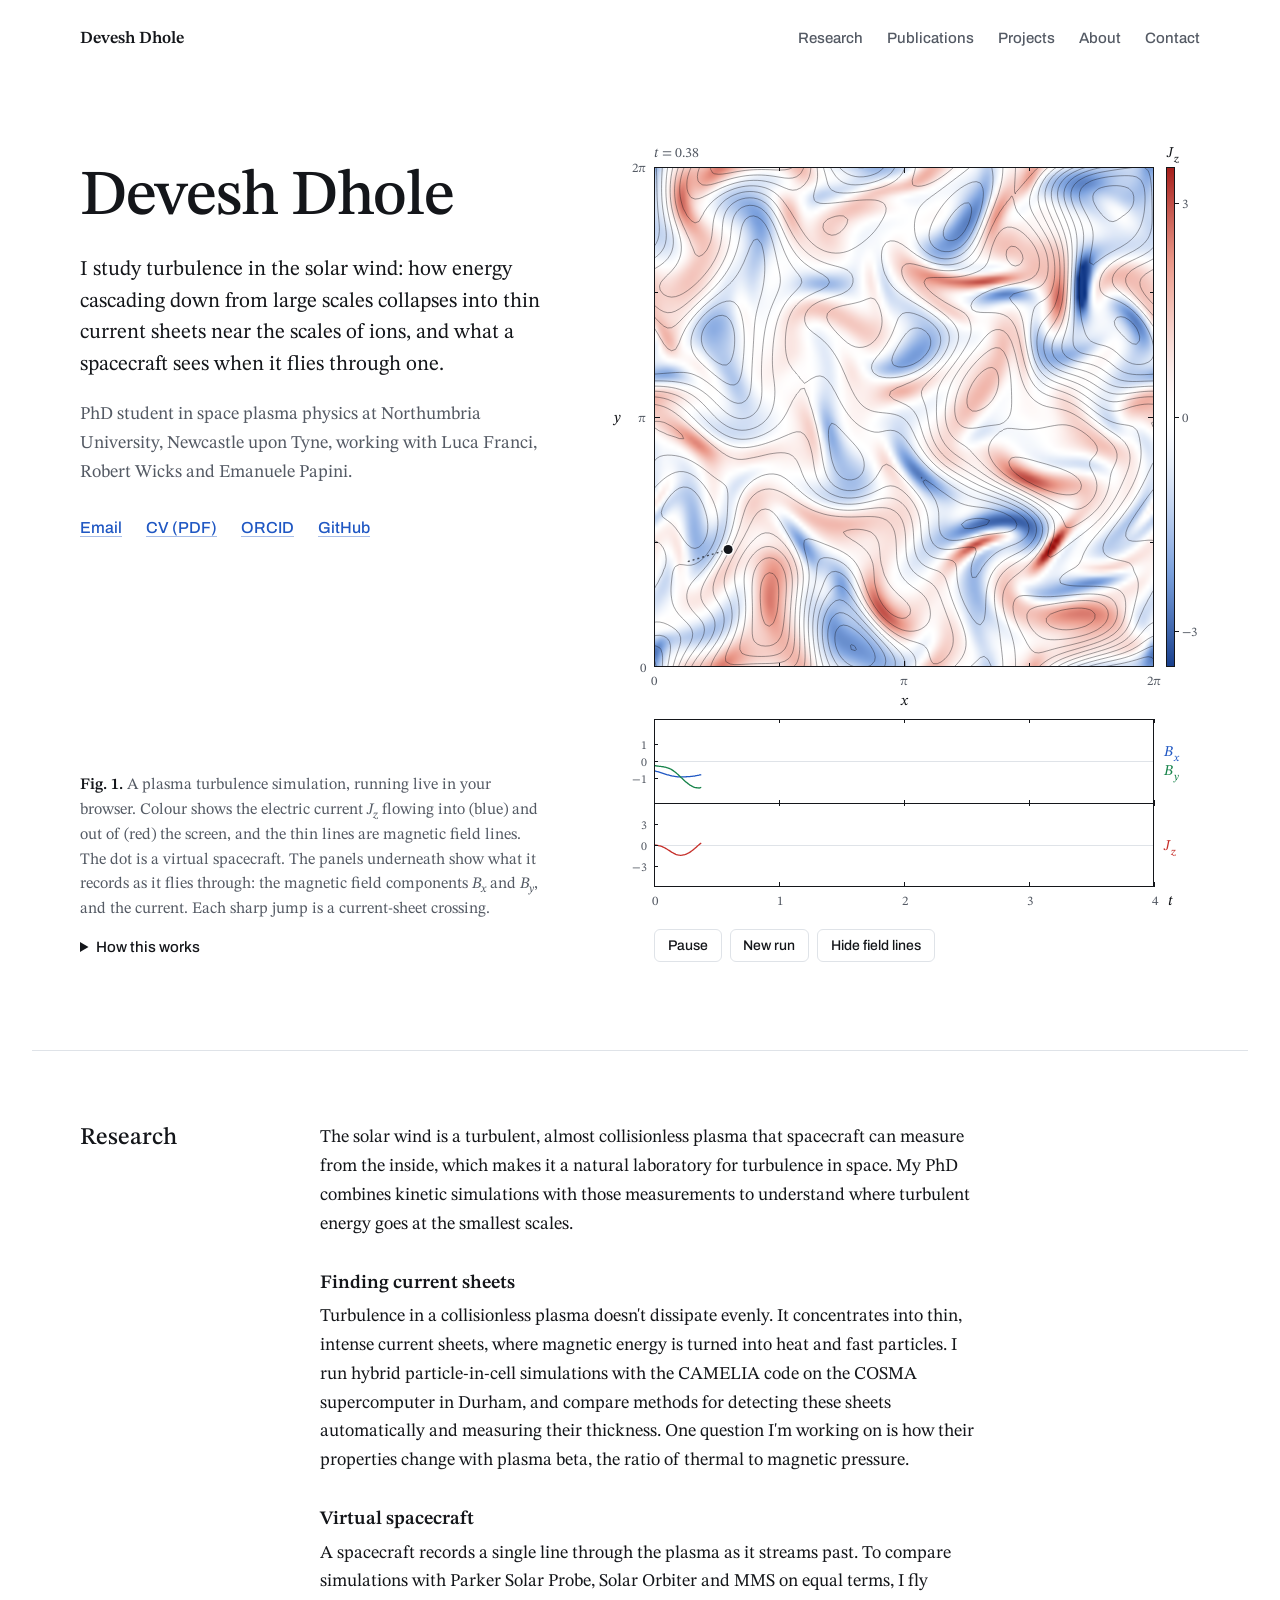
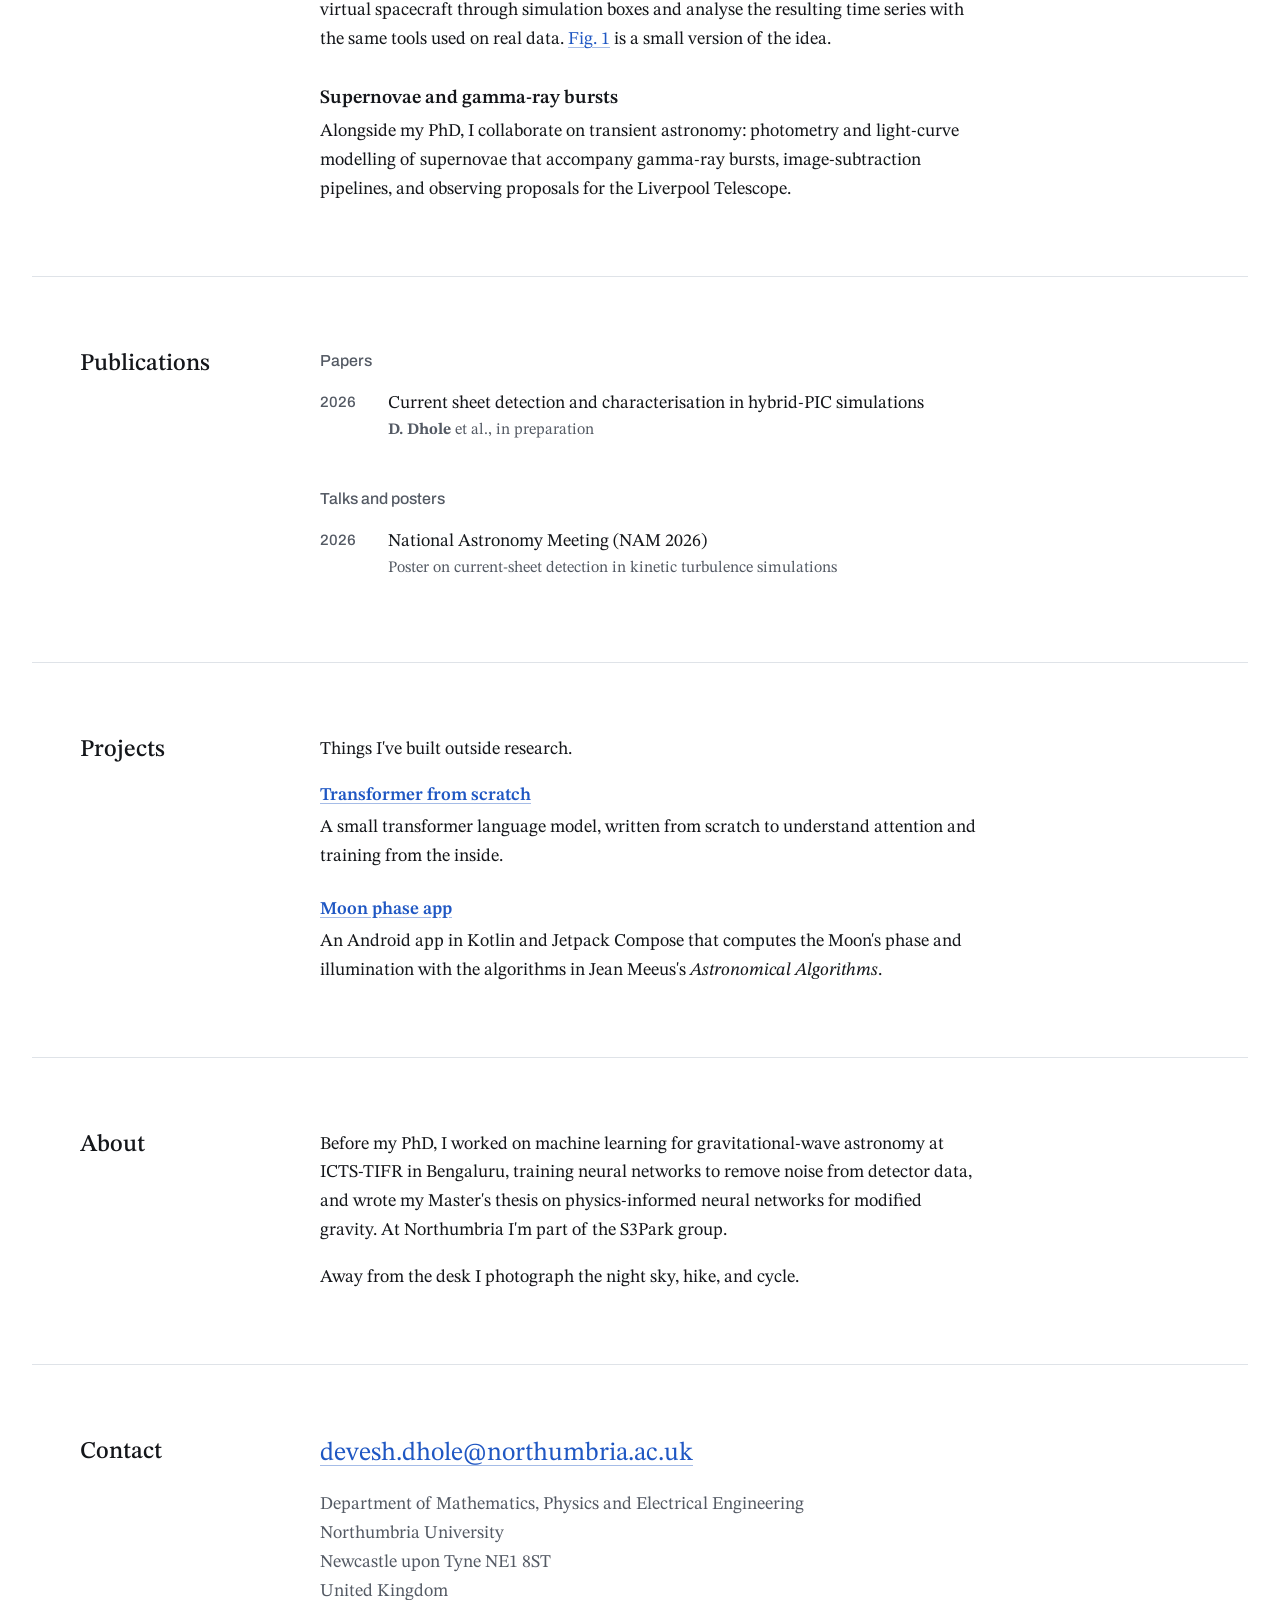
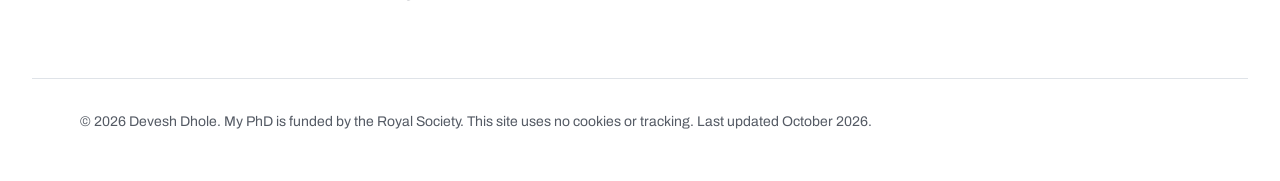
==== index.html @ e9784b87 "Add files via upload" ====
<!doctype html>
<html lang="en-GB">
<head>
<meta charset="utf-8">
<meta name="viewport" content="width=device-width, initial-scale=1">
<title>Devesh Dhole · Space plasma physics, Northumbria University</title>
<meta name="description" content="Devesh Dhole is a PhD student at Northumbria University studying kinetic plasma turbulence and current sheets in the solar wind with hybrid particle-in-cell simulations and spacecraft data.">
<meta name="author" content="Devesh Dhole">
<meta property="og:type" content="website">
<meta property="og:title" content="Devesh Dhole, space plasma physics">
<meta property="og:description" content="Turbulence, current sheets and virtual spacecraft in the solar wind.">
<meta name="theme-color" content="#ffffff" media="(prefers-color-scheme: light)">
<meta name="theme-color" content="#0c1220" media="(prefers-color-scheme: dark)">
<link rel="icon" href="data:image/svg+xml,%3Csvg xmlns='http://www.w3.org/2000/svg' viewBox='0 0 32 32'%3E%3Crect width='32' height='32' rx='7' fill='%230c1220'/%3E%3Cpath d='M5 25C12 21 15 12 27 8' stroke='%23ff7262' stroke-width='3.5' fill='none' stroke-linecap='round'/%3E%3Cpath d='M5 14C9 12 11 8 15 6' stroke='%237fa9ff' stroke-width='3' fill='none' stroke-linecap='round'/%3E%3C/svg%3E">
<link rel="preconnect" href="https://fonts.googleapis.com">
<link rel="preconnect" href="https://fonts.gstatic.com" crossorigin>
<link rel="stylesheet" href="https://fonts.googleapis.com/css2?family=Archivo:wght@400;500;600&family=STIX+Two+Text:ital,wght@0,400;0,500;0,600;1,400;1,500&display=swap">
<style>
  :root {
    --paper: #ffffff;
    --ink: #14161a;
    --slate: #545a64;
    --rule: #dfe3e8;
    --blue: #1f57c3;
    --green: #17834a;
    --red: #c62f2a;
    /* diverging map for the current density, negative to positive */
    --cm-n2: #173e8c; --cm-n1: #7ea3df; --cm-0: #ffffff; --cm-p1: #eb9a8b; --cm-p2: #a51e1a;
    --fieldline: rgba(20, 22, 26, 0.5);
    --serif: "STIX Two Text", "STIX Two", "Times New Roman", Times, serif;
    --sans: "Archivo", "Helvetica Neue", Arial, sans-serif;
    color-scheme: light;
  }
  @media (prefers-color-scheme: dark) {
    :root {
      --paper: #0c1220;
      --ink: #e7eaf0;
      --slate: #9ba3b4;
      --rule: #253045;
      --blue: #7fa9ff;
      --green: #5dca8e;
      --red: #ff7262;
      --cm-n2: #b3cdff; --cm-n1: #27457f; --cm-0: #0c1220; --cm-p1: #803129; --cm-p2: #ffb09f;
      --fieldline: rgba(231, 234, 240, 0.34);
      color-scheme: dark;
    }
  }

  *, *::before, *::after { box-sizing: border-box; }
  html { -webkit-text-size-adjust: 100%; text-size-adjust: 100%; }
  @media (prefers-reduced-motion: no-preference) { html { scroll-behavior: smooth; } }
  body {
    margin: 0;
    background: var(--paper);
    color: var(--ink);
    font: 400 1.125rem/1.6 var(--serif);
    font-kerning: normal;
    -webkit-font-smoothing: antialiased;
  }
  p { margin: 0 0 1em; }
  a {
    color: var(--blue);
    text-decoration-line: underline;
    text-decoration-thickness: 1px;
    text-underline-offset: 0.18em;
    text-decoration-color: color-mix(in srgb, currentColor 40%, transparent);
  }
  a:hover { text-decoration-color: currentColor; }
  :focus-visible { outline: 2px solid var(--blue); outline-offset: 3px; border-radius: 2px; }
  sub { font-size: 0.72em; line-height: 0; }

  .skip { position: absolute; left: -10000px; top: 0; }
  .skip:focus { left: 1rem; top: 1rem; z-index: 10; background: var(--paper); padding: 0.5rem 0.75rem; font-family: var(--sans); }

  .wrap { width: 100%; max-width: 76rem; margin-inline: auto; padding-inline: clamp(1.25rem, 4vw, 3rem); }

  /* header */
  .site-header {
    display: flex; flex-wrap: wrap; align-items: baseline; justify-content: space-between;
    gap: 0.5rem 2rem; padding-block: 1.5rem;
  }
  .site-name { font: 600 1.0625rem/1.3 var(--serif); color: var(--ink); text-decoration: none; }
  .site-nav ul { list-style: none; margin: 0; padding: 0; display: flex; flex-wrap: wrap; gap: 0.25rem 1.5rem; }
  .site-nav a { font: 500 0.9375rem/1.5 var(--sans); color: var(--slate); text-decoration: none; }
  .site-nav a:hover { color: var(--ink); text-decoration: underline; text-decoration-color: currentColor; }
  @media (max-width: 40rem) {
    .site-header { flex-direction: column; align-items: stretch; }
    .site-nav ul { justify-content: space-between; column-gap: 0.75rem; }
    .site-nav a { font-size: clamp(0.8125rem, 3.6vw, 0.9375rem); }
  }

  /* hero: introduction, live figure, and its caption */
  .hero { display: grid; gap: 2rem; padding-block: clamp(1.5rem, 5vw, 4rem) clamp(3rem, 7vw, 5.5rem); }
  h1 {
    font: 500 clamp(2.5rem, 5vw, 4rem)/1.02 var(--serif);
    letter-spacing: -0.02em;
    margin: 0 0 1.5rem;
  }
  .lead { font-size: clamp(1.1875rem, 1.7vw, 1.3125rem); line-height: 1.5; max-width: 32em; margin-bottom: 1.25rem; }
  .affil { color: var(--slate); max-width: 34em; margin-bottom: 1.75rem; }
  .links { list-style: none; margin: 0; padding: 0; display: flex; flex-wrap: wrap; gap: 0.5rem 1.5rem; }
  .links a { font: 500 1rem/1.5 var(--sans); }

  .fig { margin: 0; width: 100%; max-width: 37rem; }
  .fig-plot { width: 100%; }
  .fig-plot canvas { display: block; width: 100%; transition: opacity 0.35s ease; }
  .fig-controls { display: flex; flex-wrap: wrap; gap: 0.5rem; margin-top: 0.5rem; padding-left: 46px; }
  .fig-controls button {
    font: 500 0.875rem/1 var(--sans); color: var(--ink);
    background: transparent; border: 1px solid var(--rule); border-radius: 6px;
    padding: 0.55rem 0.8rem; cursor: pointer;
  }
  .fig-controls button:hover { border-color: var(--slate); }
  .fig-caption { font-size: 1rem; line-height: 1.55; color: var(--slate); max-width: 33em; }
  .fig-caption p { margin: 0; }
  .fig-label { font-weight: 600; color: var(--ink); }
  .fig-caption details { margin-top: 0.875rem; }
  .fig-caption summary { cursor: pointer; font: 500 0.9375rem/1.5 var(--sans); color: var(--ink); width: fit-content; }
  .fig-caption details p { margin-top: 0.75rem; }
  .eq { color: var(--ink); font-size: 1.0625rem; line-height: 1.9; padding-left: 1.25rem; }

  @media (min-width: 64rem) {
    .hero {
      grid-template-columns: minmax(0, 5fr) minmax(0, 6.4fr);
      grid-template-rows: auto 1fr;
      column-gap: clamp(2.5rem, 5vw, 5rem);
      row-gap: 2rem;
    }
    .intro { grid-column: 1; grid-row: 1; padding-top: 1.5rem; }
    .fig { grid-column: 2; grid-row: 1 / span 2; justify-self: end; }
    .fig-caption { grid-column: 1; grid-row: 2; align-self: end; padding-bottom: 0.25rem; }
  }

  /* sections */
  .section {
    display: grid; gap: 1rem 3rem;
    padding-block: clamp(2.5rem, 6vw, 4.5rem);
    border-top: 1px solid var(--rule);
  }
  @media (min-width: 56rem) { .section { grid-template-columns: 12rem minmax(0, 1fr); } }
  .section h2 { font: 500 1.5rem/1.3 var(--serif); margin: 0; }
  .section-body { max-width: 41rem; }
  .section-body > :last-child { margin-bottom: 0; }
  .topic { margin-top: 2rem; }
  .topic h3 { font: 600 1.1875rem/1.35 var(--serif); margin: 0 0 0.375rem; }
  .topic p { margin: 0; }

  .list-head { font: 500 1rem/1.5 var(--sans); color: var(--slate); margin: 2.25rem 0 0.5rem; }
  .list-head:first-child { margin-top: 0; }
  .entries { list-style: none; margin: 0; padding: 0; }
  .entry { display: grid; grid-template-columns: 3.25rem minmax(0, 1fr); gap: 1rem; padding-block: 0.5rem; }
  .entry-year { font: 500 0.9375rem/1.75 var(--sans); color: var(--slate); font-variant-numeric: tabular-nums; }
  .entry p { margin: 0; }
  .entry-meta { color: var(--slate); font-size: 1rem; }

  .projects { margin: 0; }
  .projects div + div { margin-top: 1.5rem; }
  .projects dt { font-weight: 600; }
  .projects dd { margin: 0.2rem 0 0; }

  .email { font-size: clamp(1.25rem, 2.6vw, 1.625rem); line-height: 1.3; margin-bottom: 1.25rem; overflow-wrap: anywhere; }
  address { font-style: normal; color: var(--slate); }

  .site-footer {
    border-top: 1px solid var(--rule);
    padding-block: 2rem 3rem;
    font: 400 0.875rem/1.6 var(--sans); color: var(--slate);
  }
  .site-footer p { margin: 0; max-width: 60em; }

  @media print {
    .site-nav, .fig-controls, .fig-caption details { display: none; }
    a { color: inherit; }
  }
</style>
</head>
<body>
<a class="skip" href="#main">Skip to content</a>

<header class="site-header wrap">
  <a class="site-name" href="#top" id="top">Devesh Dhole</a>
  <nav class="site-nav" aria-label="Sections">
    <ul>
      <li><a href="#research">Research</a></li>
      <li><a href="#publications">Publications</a></li>
      <li><a href="#projects">Projects</a></li>
      <li><a href="#about">About</a></li>
      <li><a href="#contact">Contact</a></li>
    </ul>
  </nav>
</header>

<main id="main">

  <section class="hero wrap" aria-labelledby="name">
    <div class="intro">
      <h1 id="name">Devesh Dhole</h1>
      <p class="lead">I study turbulence in the solar wind: how energy cascading down from large scales collapses into thin current sheets near the scales of ions, and what a spacecraft sees when it flies through one.</p>
      <p class="affil">PhD student in space plasma physics at Northumbria University, Newcastle upon Tyne, working with Luca Franci, Robert Wicks and Emanuele Papini.</p>
      <!-- EDIT: replace the email if needed, add cv.pdf next to this file, and replace the "#" links with your profiles -->
      <ul class="links">
        <li><a href="mailto:devesh.dhole@northumbria.ac.uk">Email</a></li>
        <li><a href="cv.pdf">CV (PDF)</a></li>
        <li><a href="#">ORCID</a></li>
        <li><a href="#">GitHub</a></li>
      </ul>
    </div>

    <figure class="fig" id="fig1" aria-labelledby="fig1-caption">
      <div class="fig-plot">
        <canvas id="fig1-canvas" role="img" aria-label="Animated simulation of two-dimensional plasma turbulence. Thin red and blue filaments of electric current form between swirling magnetic islands, while a dot representing a spacecraft crosses the box and its measurements scroll past in two panels below the map.">Your browser can't display this animation.</canvas>
      </div>
      <div class="fig-controls">
        <button type="button" id="fig1-play">Pause</button>
        <button type="button" id="fig1-new">New run</button>
        <button type="button" id="fig1-lines">Hide field lines</button>
      </div>
    </figure>

    <div class="fig-caption" id="fig1-caption">
      <p><span class="fig-label">Fig. 1.</span> A plasma turbulence simulation, running live in your browser. Colour shows the electric current <i>J<sub>z</sub></i> flowing into (blue) and out of (red) the screen, and the thin lines are magnetic field lines. The dot is a virtual spacecraft. The panels underneath show what it records as it flies through: the magnetic field components <i>B<sub>x</sub></i> and <i>B<sub>y</sub></i>, and the current. Each sharp jump is a current-sheet crossing.</p>
      <details>
        <summary>How this works</summary>
        <p>It solves the equations of two-dimensional incompressible magnetohydrodynamics on a 128 × 128 periodic grid with a pseudo-spectral method:</p>
        <p class="eq">∂<sub><i>t</i></sub><i>ψ</i> + <b>u</b>·∇<i>ψ</i> = <i>η</i>∇²<i>ψ</i><br>∂<sub><i>t</i></sub><i>ω</i> + <b>u</b>·∇<i>ω</i> = <b>B</b>·∇<i>J</i> + <i>ν</i>∇²<i>ω</i></p>
        <p>Here <i>ψ</i> is the magnetic flux function, so field lines are its contours; <i>ω</i> is the vorticity and <i>J</i> = −∇²<i>ψ</i> the current. Colours and traces are scaled by their root-mean-square values. Magnetohydrodynamics treats the plasma as a single fluid, so it misses the ion-scale physics that hybrid particle-in-cell simulations capture, but its current sheets form for the same basic reason: turbulent flows push magnetic field lines together.</p>
      </details>
    </div>
  </section>

  <section class="section wrap" id="research" aria-labelledby="research-h">
    <h2 id="research-h">Research</h2>
    <div class="section-body">
      <p>The solar wind is a turbulent, almost collisionless plasma that spacecraft can measure from the inside, which makes it a natural laboratory for turbulence in space. My PhD combines kinetic simulations with those measurements to understand where turbulent energy goes at the smallest scales.</p>
      <article class="topic">
        <h3>Finding current sheets</h3>
        <p>Turbulence in a collisionless plasma doesn't dissipate evenly. It concentrates into thin, intense current sheets, where magnetic energy is turned into heat and fast particles. I run hybrid particle-in-cell simulations with the CAMELIA code on the COSMA supercomputer in Durham, and compare methods for detecting these sheets automatically and measuring their thickness. One question I'm working on is how their properties change with plasma beta, the ratio of thermal to magnetic pressure.</p>
      </article>
      <article class="topic">
        <h3>Virtual spacecraft</h3>
        <p>A spacecraft records a single line through the plasma as it streams past. To compare simulations with Parker Solar Probe, Solar Orbiter and MMS on equal terms, I fly virtual spacecraft through simulation boxes and analyse the resulting time series with the same tools used on real data. <a href="#fig1">Fig. 1</a> is a small version of the idea.</p>
      </article>
      <article class="topic">
        <h3>Supernovae and gamma-ray bursts</h3>
        <p>Alongside my PhD, I collaborate on transient astronomy: photometry and light-curve modelling of supernovae that accompany gamma-ray bursts, image-subtraction pipelines, and observing proposals for the Liverpool Telescope.</p>
      </article>
    </div>
  </section>

  <section class="section wrap" id="publications" aria-labelledby="publications-h">
    <h2 id="publications-h">Publications</h2>
    <div class="section-body">
      <h3 class="list-head">Papers</h3>
      <ol class="entries">
        <!-- EDIT: add papers newest first; copy this <li> block for each one -->
        <li class="entry">
          <span class="entry-year">2026</span>
          <div>
            <p>Current sheet detection and characterisation in hybrid-PIC simulations</p>
            <p class="entry-meta"><b>D. Dhole</b> et al., in preparation</p>
          </div>
        </li>
      </ol>
      <h3 class="list-head">Talks and posters</h3>
      <ol class="entries">
        <!-- EDIT: e.g. the Arcetri workshop in November, once confirmed -->
        <li class="entry">
          <span class="entry-year">2026</span>
          <div>
            <p>National Astronomy Meeting (NAM 2026)</p>
            <p class="entry-meta">Poster on current-sheet detection in kinetic turbulence simulations</p>
          </div>
        </li>
      </ol>
    </div>
  </section>

  <section class="section wrap" id="projects" aria-labelledby="projects-h">
    <h2 id="projects-h">Projects</h2>
    <div class="section-body">
      <p>Things I've built outside research.</p>
      <dl class="projects">
        <!-- EDIT: point these links at the repositories -->
        <div>
          <dt><a href="#">Transformer from scratch</a></dt>
          <dd>A small transformer language model, written from scratch to understand attention and training from the inside.</dd>
        </div>
        <div>
          <dt><a href="#">Moon phase app</a></dt>
          <dd>An Android app in Kotlin and Jetpack Compose that computes the Moon's phase and illumination with the algorithms in Jean Meeus's <i>Astronomical Algorithms</i>.</dd>
        </div>
      </dl>
    </div>
  </section>

  <section class="section wrap" id="about" aria-labelledby="about-h">
    <h2 id="about-h">About</h2>
    <div class="section-body">
      <p>Before my PhD, I worked on machine learning for gravitational-wave astronomy at ICTS-TIFR in Bengaluru, training neural networks to remove noise from detector data, and wrote my Master's thesis on physics-informed neural networks for modified gravity. At Northumbria I'm part of the S3Park group.</p>
      <p>Away from the desk I photograph the night sky, hike, and cycle.</p>
    </div>
  </section>

  <section class="section wrap" id="contact" aria-labelledby="contact-h">
    <h2 id="contact-h">Contact</h2>
    <div class="section-body">
      <p class="email"><a href="mailto:devesh.dhole@northumbria.ac.uk">devesh.dhole@northumbria.ac.uk</a></p>
      <address>
        Department of Mathematics, Physics and Electrical Engineering<br>
        Northumbria University<br>
        Newcastle upon Tyne NE1 8ST<br>
        United Kingdom
      </address>
    </div>
  </section>

</main>

<footer class="site-footer wrap">
  <p>© 2026 Devesh Dhole. My PhD is funded by the Royal Society. This site uses no cookies or tracking. Last updated October 2026.</p>
</footer>

<script>
/* 2D incompressible MHD, pseudo-spectral, periodic box [0, 2π)².
   State: flux function ψ (B = ∇ψ × ẑ) and vorticity ω (u = ∇φ × ẑ, ω = −∇²φ).
     ∂ψ/∂t = −u·∇ψ + η∇²ψ
     ∂ω/∂t = −u·∇ω + B·∇J + ν∇²ω,   J = −∇²ψ
   2/3-rule dealiasing, integrating-factor Adams–Bashforth 2 time stepping. */
function createFFT(n) {
  const levels = Math.round(Math.log2(n));
  const rev = new Uint16Array(n);
  for (let i = 0; i < n; i++) {
    let r = 0;
    for (let b = 0; b < levels; b++) r |= ((i >> b) & 1) << (levels - 1 - b);
    rev[i] = r;
  }
  const cs = new Float64Array(n / 2), sn = new Float64Array(n / 2);
  for (let i = 0; i < n / 2; i++) {
    cs[i] = Math.cos(2 * Math.PI * i / n);
    sn[i] = Math.sin(2 * Math.PI * i / n);
  }
  return function fft(re, im, inverse) {
    for (let i = 0; i < n; i++) {
      const j = rev[i];
      if (j > i) {
        let t = re[i]; re[i] = re[j]; re[j] = t;
        t = im[i]; im[i] = im[j]; im[j] = t;
      }
    }
    const sgn = inverse ? 1 : -1;
    for (let size = 2; size <= n; size <<= 1) {
      const half = size >> 1, step = n / size;
      for (let start = 0; start < n; start += size) {
        for (let k = 0; k < half; k++) {
          const wr = cs[k * step], wi = sgn * sn[k * step];
          const a = start + k, b = a + half;
          const xr = re[b] * wr - im[b] * wi;
          const xi = re[b] * wi + im[b] * wr;
          re[b] = re[a] - xr; im[b] = im[a] - xi;
          re[a] += xr; im[a] += xi;
        }
      }
    }
  };
}

function createMHD(N, opts) {
  const o = Object.assign({ nu: 1.5e-3, eta: 1.5e-3, nu4: 0, eta4: 0, dt: 0.005, k0: 2.5, u0: 0.6, b0: 0.6 }, opts || {});
  const NN = N * N, kc = Math.floor(N / 3), L = 2 * Math.PI, dx = L / N;
  const fft = createFFT(N);
  const tr = new Float64Array(N), ti = new Float64Array(N);
  const F = () => new Float64Array(NN);

  const KX = F(), KY = F(), K2 = F(), IK2 = F(), MASK = F();
  const NEG = new Int32Array(NN);
  const keptRows = [];
  for (let j = 0; j < N; j++) {
    const ky = j < N / 2 ? j : j - N;
    if (Math.abs(ky) <= kc) keptRows.push(j);
    for (let i = 0; i < N; i++) {
      const kx = i < N / 2 ? i : i - N, m = j * N + i;
      KX[m] = kx; KY[m] = ky; K2[m] = kx * kx + ky * ky;
      IK2[m] = K2[m] > 0 ? 1 / K2[m] : 0;
      MASK[m] = Math.abs(kx) <= kc && Math.abs(ky) <= kc && K2[m] > 0 ? 1 : 0;
      NEG[m] = ((N - j) % N) * N + ((N - i) % N);
    }
  }

  // 2D transforms. Rows with |ky| > kc are zero in spectral space, so they are skipped.
  function rowPass(re, im, inverse) {
    for (let r = 0; r < keptRows.length; r++) {
      const off = keptRows[r] * N;
      for (let i = 0; i < N; i++) { tr[i] = re[off + i]; ti[i] = im[off + i]; }
      fft(tr, ti, inverse);
      for (let i = 0; i < N; i++) { re[off + i] = tr[i]; im[off + i] = ti[i]; }
    }
  }
  function colPass(re, im, inverse) {
    for (let i = 0; i < N; i++) {
      for (let j = 0, m = i; j < N; j++, m += N) { tr[j] = re[m]; ti[j] = im[m]; }
      fft(tr, ti, inverse);
      for (let j = 0, m = i; j < N; j++, m += N) { re[m] = tr[j]; im[m] = ti[j]; }
    }
  }
  function toReal(re, im) {           // spectral -> real space (normalised)
    rowPass(re, im, true);
    colPass(re, im, true);
    const s = 1 / NN;
    for (let m = 0; m < NN; m++) { re[m] *= s; im[m] *= s; }
  }
  function toSpectral(re, im) {       // real -> spectral (rows beyond kc left stale; always masked)
    colPass(re, im, false);
    rowPass(re, im, false);
  }

  // state and work arrays
  const pr = F(), pi = F(), wr = F(), wi = F();
  let nA = [F(), F(), F(), F()], nB = [F(), F(), F(), F()];
  const aR = F(), aI = F(), bR = F(), bI = F(), cR = F(), cI = F(), dR = F(), dI = F(), eR = F(), eI = F(), gR = F(), gI = F();
  const EP = F(), EW = F();
  const sim = { N, dx, t: 0, steps: 0, seed: 0, opts: o,
    psix: aR, psiy: aI, ux: bR, uy: bI, J: gR, psi: gI, maxSpeed: 0 };

  function setFactors() {
    for (let m = 0; m < NN; m++) {
      const k2 = K2[m];
      EP[m] = Math.exp(-(o.eta * k2 + o.eta4 * k2 * k2) * o.dt);
      EW[m] = Math.exp(-(o.nu * k2 + o.nu4 * k2 * k2) * o.dt);
    }
  }

  // Nonlinear terms for the current state -> out = [Nψ re, Nψ im, Nω re, Nω im].
  // Leaves real-space ψx, ψy, ux, uy, J, ψ in the work arrays for drawing and sampling.
  function nonlinear(out) {
    for (let m = 0; m < NN; m++) {
      const kx = KX[m], ky = KY[m];
      const p_r = pr[m], p_i = pi[m], o_r = wr[m], o_i = wi[m];
      const f_r = o_r * IK2[m], f_i = o_i * IK2[m];
      const j_r = p_r * K2[m], j_i = p_i * K2[m];
      aR[m] = -kx * p_i - ky * p_r; aI[m] = kx * p_r - ky * p_i;   // ψx + iψy
      bR[m] = kx * f_r - ky * f_i;  bI[m] = ky * f_r + kx * f_i;   // ux + iuy
      cR[m] = -kx * o_i - ky * o_r; cI[m] = kx * o_r - ky * o_i;   // ωx + iωy
      dR[m] = -kx * j_i - ky * j_r; dI[m] = kx * j_r - ky * j_i;   // Jx + iJy
      gR[m] = j_r - p_i;            gI[m] = j_i + p_r;             // J + iψ
    }
    toReal(aR, aI); toReal(bR, bI); toReal(cR, cI); toReal(dR, dI); toReal(gR, gI);
    let vmax = 0;
    for (let m = 0; m < NN; m++) {
      const psx = aR[m], psy = aI[m], ux = bR[m], uy = bI[m];
      eR[m] = -(ux * psx + uy * psy);
      eI[m] = -(ux * cR[m] + uy * cI[m]) + (psy * dR[m] - psx * dI[m]);
      const v = Math.abs(ux) + Math.abs(uy) + Math.abs(psx) + Math.abs(psy);
      if (v > vmax) vmax = v;
    }
    sim.maxSpeed = vmax;
    toSpectral(eR, eI);
    const [Pr, Pi, Wr, Wi] = out;
    for (let m = 0; m < NN; m++) {
      if (MASK[m] === 0) { Pr[m] = Pi[m] = Wr[m] = Wi[m] = 0; continue; }
      const n = NEG[m], a = eR[m], b = eI[m], c = eR[n], d = eI[n];
      Pr[m] = 0.5 * (a + c); Pi[m] = 0.5 * (b - d);
      Wr[m] = 0.5 * (b + d); Wi[m] = 0.5 * (c - a);
    }
  }

  function mulberry32(a) {
    return function () {
      a |= 0; a = (a + 0x6D2B79F5) | 0;
      let t = Math.imul(a ^ (a >>> 15), 1 | a);
      t = (t + Math.imul(t ^ (t >>> 7), 61 | t)) ^ t;
      return ((t ^ (t >>> 14)) >>> 0) / 4294967296;
    };
  }

  // Random large-scale field with Gaussian spectral envelope, projected onto a real field.
  function randomField(rng, outR, outI) {
    const gauss = () => {
      let u = 0, v = 0;
      while (u === 0) u = rng();
      v = rng();
      return Math.sqrt(-2 * Math.log(u)) * Math.cos(2 * Math.PI * v);
    };
    for (let m = 0; m < NN; m++) {
      const k2 = K2[m];
      if (MASK[m] && k2 <= 36 * o.k0 * o.k0) {
        const amp = Math.exp(-k2 / (2 * o.k0 * o.k0));
        outR[m] = amp * gauss(); outI[m] = amp * gauss();
      } else { outR[m] = 0; outI[m] = 0; }
    }
    toReal(outR, outI);
    outI.fill(0);
    toSpectral(outR, outI);
    for (let m = 0; m < NN; m++) { outR[m] *= MASK[m]; outI[m] *= MASK[m]; }
  }

  function meanSquare(re, im, weight) {   // ⟨|∇f|²⟩-type sums via Parseval
    let s = 0;
    for (let m = 0; m < NN; m++) s += weight[m] * (re[m] * re[m] + im[m] * im[m]);
    return s / (NN * NN);
  }

  sim.energies = function () {
    const eb = meanSquare(pr, pi, K2);
    const eu = meanSquare(wr, wi, IK2);
    return { eb: 0.5 * eb, eu: 0.5 * eu, brms: Math.sqrt(eb), urms: Math.sqrt(eu) };
  };

  sim.reset = function (seed) {
    sim.seed = seed;
    const rng = mulberry32(seed * 2654435761 + 12345);
    randomField(rng, pr, pi);
    randomField(rng, wr, wi);   // this is φ̂ for now
    let sb = 0, su = 0;
    for (let m = 0; m < NN; m++) {
      sb += K2[m] * (pr[m] * pr[m] + pi[m] * pi[m]);
      su += K2[m] * (wr[m] * wr[m] + wi[m] * wi[m]);
    }
    const fb = o.b0 / Math.sqrt(sb / (NN * NN)), fu = o.u0 / Math.sqrt(su / (NN * NN));
    for (let m = 0; m < NN; m++) {
      pr[m] *= fb; pi[m] *= fb;
      wr[m] *= fu * K2[m]; wi[m] *= fu * K2[m];   // ω̂ = k² φ̂
    }
    sim.t = 0; sim.steps = 0;
    setFactors();
    nonlinear(nA);
  };

  // One IF-AB2 step. On entry nA holds N(state at t); work arrays hold real fields at t.
  sim.step = function () {
    const dt = o.dt, first = sim.steps === 0;
    const [Pr, Pi, Wr, Wi] = nA, [Pr0, Pi0, Wr0, Wi0] = nB;
    for (let m = 0; m < NN; m++) {
      const ep = EP[m], ew = EW[m];
      if (first) {
        pr[m] = ep * (pr[m] + dt * Pr[m]); pi[m] = ep * (pi[m] + dt * Pi[m]);
        wr[m] = ew * (wr[m] + dt * Wr[m]); wi[m] = ew * (wi[m] + dt * Wi[m]);
      } else {
        pr[m] = ep * (pr[m] + dt * (1.5 * Pr[m] - 0.5 * ep * Pr0[m]));
        pi[m] = ep * (pi[m] + dt * (1.5 * Pi[m] - 0.5 * ep * Pi0[m]));
        wr[m] = ew * (wr[m] + dt * (1.5 * Wr[m] - 0.5 * ew * Wr0[m]));
        wi[m] = ew * (wi[m] + dt * (1.5 * Wi[m] - 0.5 * ew * Wi0[m]));
      }
    }
    const tmp = nB; nB = nA; nA = tmp;
    sim.t += dt; sim.steps++;
    nonlinear(nA);          // refresh N and real-space fields at the new time
  };

  // Bilinear sample of a real-space field at physical position (x, y), periodic.
  sim.sample = function (field, x, y) {
    let gx = x / dx, gy = y / dx;
    gx -= Math.floor(gx / N) * N; gy -= Math.floor(gy / N) * N;
    const i0 = Math.floor(gx), j0 = Math.floor(gy), fx = gx - i0, fy = gy - j0;
    const i1 = (i0 + 1) % N, j1 = (j0 + 1) % N;
    return (1 - fy) * ((1 - fx) * field[j0 * N + i0] + fx * field[j0 * N + i1]) +
           fy * ((1 - fx) * field[j1 * N + i0] + fx * field[j1 * N + i1]);
  };

  return sim;
}
</script>
<script>
(function () {
  'use strict';
  const canvas = document.getElementById('fig1-canvas');
  if (!canvas || !canvas.getContext || typeof createMHD !== 'function') return;
  const ctx = canvas.getContext('2d');
  const btnPlay = document.getElementById('fig1-play');
  const btnNew = document.getElementById('fig1-new');
  const btnLines = document.getElementById('fig1-lines');

  // ---- settings -------------------------------------------------------------
  const N = 128;
  const SIM = { dt: 0.006, nu: 1e-3, eta: 1e-3, nu4: 4e-6, eta4: 4e-6, k0: 2.5, u0: 0.6, b0: 0.6 };
  const FIRST_SEED = 7;
  const RATE = 0.15;         // simulation time per second of wall-clock time
  const FAST_RATE = 0.5;     // quicker start, so current sheets appear within a couple of seconds
  const FAST_UNTIL = 0.6;
  const T_END = 16;          // after this, start a fresh run
  const WARM = 1.0;          // when paused, show a run from this time rather than t = 0
  const CLIP = 3.5;          // colour scale saturates at this many rms
  const GAMMA = 1.4;         // keeps weak currents pale so the sheets stand out
  const WINDOW = 4;          // time span shown in the spacecraft panels
  const TRAIL = 1.0;         // spacecraft trail length (time units)
  const B_RANGE = 2.5, J_RANGE = 6;
  const V_SC = 1.4, ANGLE = Math.atan2(0.3, 1), X_SC = 0.4, Y_SC = 1.3;
  const CAP = 2048;
  const TWO_PI = 2 * Math.PI;

  const sim = createMHD(N, SIM);
  const reduceMotion = window.matchMedia('(prefers-reduced-motion: reduce)');
  const darkMode = window.matchMedia('(prefers-color-scheme: dark)');

  // ---- spacecraft record (ring buffer) ---------------------------------------
  const rec = {
    t: new Float64Array(CAP), x: new Float64Array(CAP), y: new Float64Array(CAP),
    bx: new Float32Array(CAP), by: new Float32Array(CAP), jz: new Float32Array(CAP),
    head: 0, size: 0
  };
  let scX = X_SC, scY = Y_SC, jrms = 1, levelStep = 1, seed = FIRST_SEED, startSpeed = 1;

  function rmsOf(a) {
    let s = 0;
    for (let m = 0; m < a.length; m++) s += a[m] * a[m];
    return Math.sqrt(s / a.length);
  }
  function sampleSpacecraft() {
    const t = sim.t;
    scX = (X_SC + V_SC * Math.cos(ANGLE) * t) % TWO_PI;
    scY = (Y_SC + V_SC * Math.sin(ANGLE) * t) % TWO_PI;
    jrms += (rmsOf(sim.J) - jrms) * 0.08;
    const brms = sim.energies().brms || 1;
    const i = rec.head;
    rec.t[i] = t; rec.x[i] = scX; rec.y[i] = scY;
    rec.bx[i] = sim.sample(sim.psiy, scX, scY) / brms;   // Bx =  ∂ψ/∂y
    rec.by[i] = -sim.sample(sim.psix, scX, scY) / brms;  // By = −∂ψ/∂x
    rec.jz[i] = sim.sample(sim.J, scX, scY) / jrms;
    rec.head = (i + 1) % CAP;
    rec.size = Math.min(rec.size + 1, CAP);
  }
  function reset(s) {
    seed = s;
    sim.reset(seed);
    jrms = rmsOf(sim.J) || 1;
    let lo = Infinity, hi = -Infinity;
    const psi = sim.psi;
    for (let m = 0; m < psi.length; m++) { if (psi[m] < lo) lo = psi[m]; if (psi[m] > hi) hi = psi[m]; }
    levelStep = (hi - lo) / 16 || 1;
    startSpeed = sim.maxSpeed || 1;
    rec.head = 0; rec.size = 0; acc = 0;
    sampleSpacecraft();
  }

  // ---- theme ------------------------------------------------------------------
  let theme = null;
  const LUT_SIZE = 512;
  const LUT = new Uint8ClampedArray(LUT_SIZE * 3);
  function hexToRgb(h) {
    h = h.replace('#', '').trim();
    if (h.length === 3) h = h.split('').map(c => c + c).join('');
    const n = parseInt(h, 16);
    return [(n >> 16) & 255, (n >> 8) & 255, n & 255];
  }
  function readTheme() {
    const cs = getComputedStyle(document.documentElement);
    const v = name => cs.getPropertyValue(name).trim();
    const stopsCss = ['--cm-n2', '--cm-n1', '--cm-0', '--cm-p1', '--cm-p2'].map(v);
    theme = {
      ink: v('--ink'), slate: v('--slate'), rule: v('--rule'), paper: v('--paper'),
      blue: v('--blue'), green: v('--green'), red: v('--red'), line: v('--fieldline'),
      serif: v('--serif') || 'serif', stopsCss, stops: stopsCss.map(hexToRgb)
    };
    // colour lookup over the clipped, normalised current: v in [-1, 1] -> gamma -> diverging map
    for (let b = 0; b < LUT_SIZE; b++) {
      const val = (b / (LUT_SIZE - 1)) * 2 - 1;
      const p = Math.sign(val) * Math.pow(Math.abs(val), GAMMA);
      const x = (p + 1) * 2, k = Math.min(3, Math.floor(x)), f = x - k;
      const a = theme.stops[k], c = theme.stops[k + 1];
      for (let ch = 0; ch < 3; ch++) LUT[b * 3 + ch] = a[ch] + (c[ch] - a[ch]) * f;
    }
  }

  // ---- geometry -------------------------------------------------------------
  let W = 0, H = 0, dpr = 1, G = null;
  const heat = document.createElement('canvas');
  heat.width = N; heat.height = N;
  const heatCtx = heat.getContext('2d');
  const heatImg = heatCtx.createImageData(N, N);

  function layout() {
    const w = Math.round(canvas.parentElement.getBoundingClientRect().width);
    if (!w) return false;
    dpr = Math.min(window.devicePixelRatio || 1, 2);
    const padL = 46, padR = 46, padT = 26;
    const P = Math.max(150, w - padL - padR);
    const hP = Math.round(Math.max(54, Math.min(84, P * 0.18)));
    const yMap = padT, yB = yMap + P + 52, yJ = yB + hP, yEnd = yJ + hP;
    W = w; H = yEnd + 34;
    canvas.width = Math.round(W * dpr);
    canvas.height = Math.round(H * dpr);
    canvas.style.height = H + 'px';
    G = { x0: padL, P, yMap, yB, yJ, hP, yEnd };
    return true;
  }

  // ---- text helpers -----------------------------------------------------------
  function setFont(size, italic) {
    ctx.font = (italic ? 'italic ' : '') + '400 ' + size + 'px ' + theme.serif;
  }
  // parts: [{ t: 'J', i: true }, { t: 'z', i: true, sub: true }]
  function mathText(parts, x, y, size, color, align) {
    const sizes = parts.map(p => (p.sub ? Math.round(size * 0.72) : size));
    const widths = parts.map((p, k) => { setFont(sizes[k], p.i); return ctx.measureText(p.t).width; });
    const total = widths.reduce((a, b) => a + b, 0);
    let cx = align === 'center' ? x - total / 2 : align === 'right' ? x - total : x;
    ctx.fillStyle = color;
    ctx.textAlign = 'left';
    ctx.textBaseline = 'alphabetic';
    parts.forEach((p, k) => {
      setFont(sizes[k], p.i);
      ctx.fillText(p.t, cx, y + (p.sub ? size * 0.3 : 0));
      cx += widths[k] + (p.i && !p.sub ? size * 0.05 : 0);
    });
  }
  function label(text, x, y, size, color, align) {
    setFont(size, false);
    ctx.fillStyle = color;
    ctx.textAlign = align;
    ctx.textBaseline = 'alphabetic';
    ctx.fillText(text, x, y);
  }

  // ---- drawing ----------------------------------------------------------------
  function drawHeatmap() {
    const { x0, P, yMap } = G;
    const J = sim.J, d = heatImg.data, k = 1 / (CLIP * jrms), top = LUT_SIZE - 1;
    for (let j = 0; j < N; j++) {
      const row = (N - 1 - j) * N;
      for (let i = 0; i < N; i++) {
        let b = ((J[j * N + i] * k + 1) * 0.5 * top + 0.5) | 0;
        if (b < 0) b = 0; else if (b > top) b = top;
        const o = (row + i) * 4, l = b * 3;
        d[o] = LUT[l]; d[o + 1] = LUT[l + 1]; d[o + 2] = LUT[l + 2]; d[o + 3] = 255;
      }
    }
    heatCtx.putImageData(heatImg, 0, 0);
    ctx.imageSmoothingEnabled = true;
    ctx.imageSmoothingQuality = 'high';
    ctx.drawImage(heat, x0, yMap, P, P);
  }

  // Marching squares on the periodic grid: field lines are contours of ψ.
  const SEGMENTS = [null, [3, 0], [0, 1], [3, 1], [1, 2], null, [0, 2], [3, 2], [2, 3], [0, 2], null, [1, 2], [3, 1], [0, 1], [3, 0], null];
  function drawFieldLines() {
    const { x0, P, yMap } = G;
    const psi = sim.psi, s = P / N, d = levelStep, off = 0.5 * levelStep;
    let ex = 0, ey = 0;
    let i = 0, j = 0, v0 = 0, v1 = 0, v2 = 0, v3 = 0, lv = 0, wx = false, wy = false;
    function edge(e) {
      switch (e) {
        case 0: ex = i + (lv - v0) / (v1 - v0); ey = j; break;
        case 1: ex = i + 1; ey = j + (lv - v1) / (v2 - v1); break;
        case 2: ex = i + (lv - v3) / (v2 - v3); ey = j + 1; break;
        default: ex = i; ey = j + (lv - v0) / (v3 - v0);
      }
    }
    const X = gx => x0 + (gx + 0.5) * s, Y = gy => yMap + P - (gy + 0.5) * s;
    function seg(ea, eb) {
      edge(ea); const ax = ex, ay = ey;
      edge(eb); const bx = ex, by = ey;
      ctx.moveTo(X(ax), Y(ay)); ctx.lineTo(X(bx), Y(by));
      if (wx) { ctx.moveTo(X(ax - N), Y(ay)); ctx.lineTo(X(bx - N), Y(by)); }
      if (wy) { ctx.moveTo(X(ax), Y(ay - N)); ctx.lineTo(X(bx), Y(by - N)); }
      if (wx && wy) { ctx.moveTo(X(ax - N), Y(ay - N)); ctx.lineTo(X(bx - N), Y(by - N)); }
    }
    ctx.save();
    ctx.beginPath(); ctx.rect(x0, yMap, P, P); ctx.clip();
    ctx.beginPath();
    for (j = 0; j < N; j++) {
      const j1 = j + 1 === N ? 0 : j + 1;
      wy = j === N - 1;
      for (i = 0; i < N; i++) {
        const i1 = i + 1 === N ? 0 : i + 1;
        wx = i === N - 1;
        v0 = psi[j * N + i]; v1 = psi[j * N + i1]; v2 = psi[j1 * N + i1]; v3 = psi[j1 * N + i];
        const lo = Math.min(v0, v1, v2, v3), hi = Math.max(v0, v1, v2, v3);
        const n0 = Math.ceil((lo - off) / d), n1 = Math.floor((hi - off) / d);
        for (let n = n0; n <= n1; n++) {
          lv = off + n * d;
          const c = (v0 > lv ? 1 : 0) | (v1 > lv ? 2 : 0) | (v2 > lv ? 4 : 0) | (v3 > lv ? 8 : 0);
          if (c === 0 || c === 15) continue;
          if (c === 5 || c === 10) {
            const centreAbove = (v0 + v1 + v2 + v3) * 0.25 > lv;
            if ((c === 5) === centreAbove) { seg(0, 1); seg(2, 3); } else { seg(3, 0); seg(1, 2); }
          } else {
            seg(SEGMENTS[c][0], SEGMENTS[c][1]);
          }
        }
      }
    }
    ctx.strokeStyle = theme.line;
    ctx.lineWidth = 0.8;
    ctx.stroke();
    ctx.restore();
  }

  function drawSpacecraft() {
    const { x0, P, yMap } = G;
    const s = P / N, dx = sim.dx;
    const cx = x => x0 + ((x / dx + 0.5) % N) * s;
    const cy = y => yMap + P - ((y / dx + 0.5) % N) * s;
    ctx.save();
    ctx.beginPath(); ctx.rect(x0, yMap, P, P); ctx.clip();
    ctx.beginPath();
    let px = NaN, py = NaN;
    for (let n = rec.size - 1; n >= 0; n--) {
      const i = (rec.head - 1 - n + CAP) % CAP;
      if (rec.t[i] < sim.t - TRAIL) continue;
      const x = cx(rec.x[i]), y = cy(rec.y[i]);
      if (!(Math.abs(x - px) < P / 2 && Math.abs(y - py) < P / 2)) ctx.moveTo(x, y); else ctx.lineTo(x, y);
      px = x; py = y;
    }
    ctx.globalAlpha = 0.7;
    ctx.strokeStyle = theme.ink;
    ctx.lineWidth = 1.4;
    ctx.setLineDash([2, 3]);
    ctx.stroke();
    ctx.setLineDash([]);
    ctx.globalAlpha = 1;
    const mx = cx(scX), my = cy(scY);
    ctx.beginPath();
    ctx.arc(mx, my, 4.5, 0, TWO_PI);
    ctx.lineWidth = 3;
    ctx.strokeStyle = theme.paper;
    ctx.stroke();
    ctx.fillStyle = theme.ink;
    ctx.fill();
    ctx.restore();
  }

  function drawMapAxes() {
    const { x0, P, yMap } = G;
    ctx.strokeStyle = theme.ink;
    ctx.lineWidth = 1;
    ctx.strokeRect(x0 + 0.5, yMap + 0.5, P - 1, P - 1);
    ctx.beginPath();
    for (const f of [0.25, 0.5, 0.75]) {
      const len = f === 0.5 ? 6 : 4;
      const x = Math.round(x0 + f * P) + 0.5, y = Math.round(yMap + P - f * P) + 0.5;
      ctx.moveTo(x, yMap + P); ctx.lineTo(x, yMap + P - len);
      ctx.moveTo(x, yMap); ctx.lineTo(x, yMap + len);
      ctx.moveTo(x0, y); ctx.lineTo(x0 + len, y);
      ctx.moveTo(x0 + P, y); ctx.lineTo(x0 + P - len, y);
    }
    ctx.stroke();
    const ticks = [[0, '0'], [0.5, 'π'], [1, '2π']];
    for (const [f, s] of ticks) label(s, x0 + f * P, yMap + P + 18, 13, theme.slate, 'center');
    for (const [f, s] of ticks) label(s, x0 - 8, yMap + P - f * P + 4.5, 13, theme.slate, 'right');
    mathText([{ t: 'x', i: true }], x0 + P / 2, yMap + P + 38, 15, theme.ink, 'center');
    mathText([{ t: 'y', i: true }], x0 - 37, yMap + P / 2 + 5, 15, theme.ink, 'center');
    mathText([{ t: 't', i: true }, { t: ' = ' + sim.t.toFixed(2) }], x0, yMap - 10, 14, theme.slate, 'left');
  }

  function drawColorbar() {
    const { x0, P, yMap } = G;
    const bx = x0 + P + 12, bw = 9;
    const g = ctx.createLinearGradient(0, yMap + P, 0, yMap);
    // the gradient follows the same gamma curve as the map
    for (let q = 0; q <= 32; q++) {
      const b = Math.round((q / 32) * (LUT_SIZE - 1)) * 3;
      g.addColorStop(q / 32, 'rgb(' + LUT[b] + ',' + LUT[b + 1] + ',' + LUT[b + 2] + ')');
    }
    ctx.fillStyle = g;
    ctx.fillRect(bx, yMap, bw, P);
    ctx.strokeStyle = theme.ink;
    ctx.lineWidth = 1;
    ctx.strokeRect(bx + 0.5, yMap + 0.5, bw - 1, P - 1);
    ctx.beginPath();
    for (const v of [-3, 0, 3]) {
      const y = Math.round(yMap + P / 2 - (v / CLIP) * (P / 2)) + 0.5;
      ctx.moveTo(bx + bw, y); ctx.lineTo(bx + bw + 4, y);
      label(v < 0 ? '−' + -v : String(v), bx + bw + 7, y + 4.5, 13, theme.slate, 'left');
    }
    ctx.stroke();
    mathText([{ t: 'J', i: true }, { t: 'z', i: true, sub: true }], bx + bw / 2 + 2, yMap - 10, 15, theme.ink, 'center');
  }

  function drawPanels() {
    const { x0, P, yB, yJ, hP, yEnd } = G;
    const tNow = sim.t, t0 = Math.max(0, tNow - WINDOW);
    const X = t => x0 + ((t - t0) / WINDOW) * P;

    ctx.strokeStyle = theme.rule;
    ctx.lineWidth = 1;
    ctx.beginPath();
    for (const yc of [yB + hP / 2, yJ + hP / 2]) { ctx.moveTo(x0, Math.round(yc) + 0.5); ctx.lineTo(x0 + P, Math.round(yc) + 0.5); }
    ctx.stroke();

    function trace(arr, y0, range, color) {
      ctx.save();
      ctx.beginPath(); ctx.rect(x0 + 1, y0 + 1, P - 2, hP - 2); ctx.clip();
      ctx.beginPath();
      let started = false;
      for (let n = rec.size - 1; n >= 0; n--) {
        const i = (rec.head - 1 - n + CAP) % CAP;
        if (rec.t[i] < t0) continue;
        const x = X(rec.t[i]), y = y0 + hP / 2 - (arr[i] / range) * (hP / 2);
        if (started) ctx.lineTo(x, y); else { ctx.moveTo(x, y); started = true; }
      }
      ctx.strokeStyle = color;
      ctx.lineWidth = 1.3;
      ctx.lineJoin = 'round';
      ctx.stroke();
      ctx.restore();
    }
    trace(rec.bx, yB, B_RANGE, theme.blue);
    trace(rec.by, yB, B_RANGE, theme.green);
    trace(rec.jz, yJ, J_RANGE, theme.red);

    ctx.strokeStyle = theme.ink;
    ctx.lineWidth = 1;
    ctx.strokeRect(x0 + 0.5, yB + 0.5, P - 1, 2 * hP - 1);
    ctx.beginPath();
    ctx.moveTo(x0, yJ + 0.5); ctx.lineTo(x0 + P, yJ + 0.5);
    // y ticks
    const yTicks = [[yB, B_RANGE, 1], [yJ, J_RANGE, 3]];
    for (const [y0, range, v] of yTicks) {
      for (const val of [-v, 0, v]) {
        const y = Math.round(y0 + hP / 2 - (val / range) * (hP / 2)) + 0.5;
        ctx.moveTo(x0, y); ctx.lineTo(x0 + 4, y);
        label(val < 0 ? '−' + -val : String(val), x0 - 7, y + 4.5, 12, theme.slate, 'right');
      }
    }
    // time ticks
    for (let k = Math.ceil(t0); k <= Math.floor(t0 + WINDOW + 1e-9); k++) {
      const x = Math.round(X(k)) + 0.5;
      ctx.moveTo(x, yEnd); ctx.lineTo(x, yEnd - 5);
      ctx.moveTo(x, yB); ctx.lineTo(x, yB + 4);
      ctx.moveTo(x, yJ - 3); ctx.lineTo(x, yJ + 3);
      label(String(k), x, yEnd + 18, 13, theme.slate, 'center');
    }
    ctx.stroke();

    mathText([{ t: 'B', i: true }, { t: 'x', i: true, sub: true }], x0 + P + 10, yB + hP / 2 - 5, 15, theme.blue, 'left');
    mathText([{ t: 'B', i: true }, { t: 'y', i: true, sub: true }], x0 + P + 10, yB + hP / 2 + 14, 15, theme.green, 'left');
    mathText([{ t: 'J', i: true }, { t: 'z', i: true, sub: true }], x0 + P + 10, yJ + hP / 2 + 5, 15, theme.red, 'left');
    mathText([{ t: 't', i: true }], x0 + P + 14, yEnd + 18, 15, theme.ink, 'left');
  }

  function draw() {
    if (!G || !theme) return;
    ctx.setTransform(dpr, 0, 0, dpr, 0, 0);
    ctx.clearRect(0, 0, W, H);
    drawHeatmap();
    if (showLines) drawFieldLines();
    drawSpacecraft();
    drawMapAxes();
    drawColorbar();
    drawPanels();
  }

  // ---- running ----------------------------------------------------------------
  let running = false, loopId = 0, userPaused = false, onScreen = true, lastNow = 0, acc = 0, showLines = true, fading = false;

  function shouldRun() { return !userPaused && onScreen && !document.hidden; }
  function update() {
    if (shouldRun()) {
      if (!running) {
        running = true;
        lastNow = performance.now();
        const id = ++loopId;
        requestAnimationFrame(now => frame(now, id));
      }
    } else {
      running = false;
    }
  }
  function frame(now, id) {
    if (!running || id !== loopId) return;
    const wall = Math.min(0.1, Math.max(0, (now - lastNow) / 1000));
    lastNow = now;
    acc += wall * (sim.t < FAST_UNTIL ? FAST_RATE : RATE);
    const start = performance.now();
    let steps = 0;
    while (acc >= SIM.dt) {
      sim.step();
      sampleSpacecraft();
      acc -= SIM.dt;
      steps++;
      if (performance.now() - start > 14) { acc = 0; break; }  // slow device: run slower rather than stutter
    }
    if (!isFinite(sim.maxSpeed) || sim.maxSpeed > 4 * startSpeed) newRun(false);
    else if (sim.t > T_END) newRun(true);
    if (steps) draw();
    requestAnimationFrame(t => frame(t, id));
  }
  function warmUp(target) {
    if (running || sim.t >= target) { draw(); return; }
    const start = performance.now();
    while (sim.t < target && performance.now() - start < 12) { sim.step(); sampleSpacecraft(); }
    setTimeout(() => warmUp(target), 0);
  }
  function newRun(animate) {
    if (fading) return;
    const go = () => {
      reset(seed + 1);
      draw();
      if (!running) warmUp(WARM);
    };
    if (!animate || reduceMotion.matches || !running) { go(); return; }
    fading = true;
    canvas.style.opacity = '0';
    setTimeout(() => { go(); canvas.style.opacity = '1'; fading = false; }, 350);
  }

  // ---- controls and environment ---------------------------------------------------
  btnPlay.addEventListener('click', () => {
    userPaused = !userPaused;
    btnPlay.textContent = userPaused ? 'Play' : 'Pause';
    update();
  });
  btnNew.addEventListener('click', () => newRun(true));
  btnLines.addEventListener('click', () => {
    showLines = !showLines;
    btnLines.textContent = showLines ? 'Hide field lines' : 'Show field lines';
    draw();
  });
  document.addEventListener('visibilitychange', update);
  if ('IntersectionObserver' in window) {
    new IntersectionObserver(entries => {
      onScreen = entries[entries.length - 1].isIntersecting;
      update();
    }, { threshold: 0.02 }).observe(canvas);
  }
  if ('ResizeObserver' in window) {
    new ResizeObserver(() => { if (layout()) draw(); }).observe(canvas.parentElement);
  } else {
    window.addEventListener('resize', () => { if (layout()) draw(); });
  }
  const onTheme = () => { readTheme(); draw(); };
  if (darkMode.addEventListener) darkMode.addEventListener('change', onTheme); else darkMode.addListener(onTheme);
  if (document.fonts && document.fonts.ready) document.fonts.ready.then(draw);

  readTheme();
  layout();
  reset(FIRST_SEED);
  draw();
  if (reduceMotion.matches) {
    userPaused = true;
    btnPlay.textContent = 'Play';
    warmUp(WARM);
  }
  update();
})();
</script>
</body>
</html>
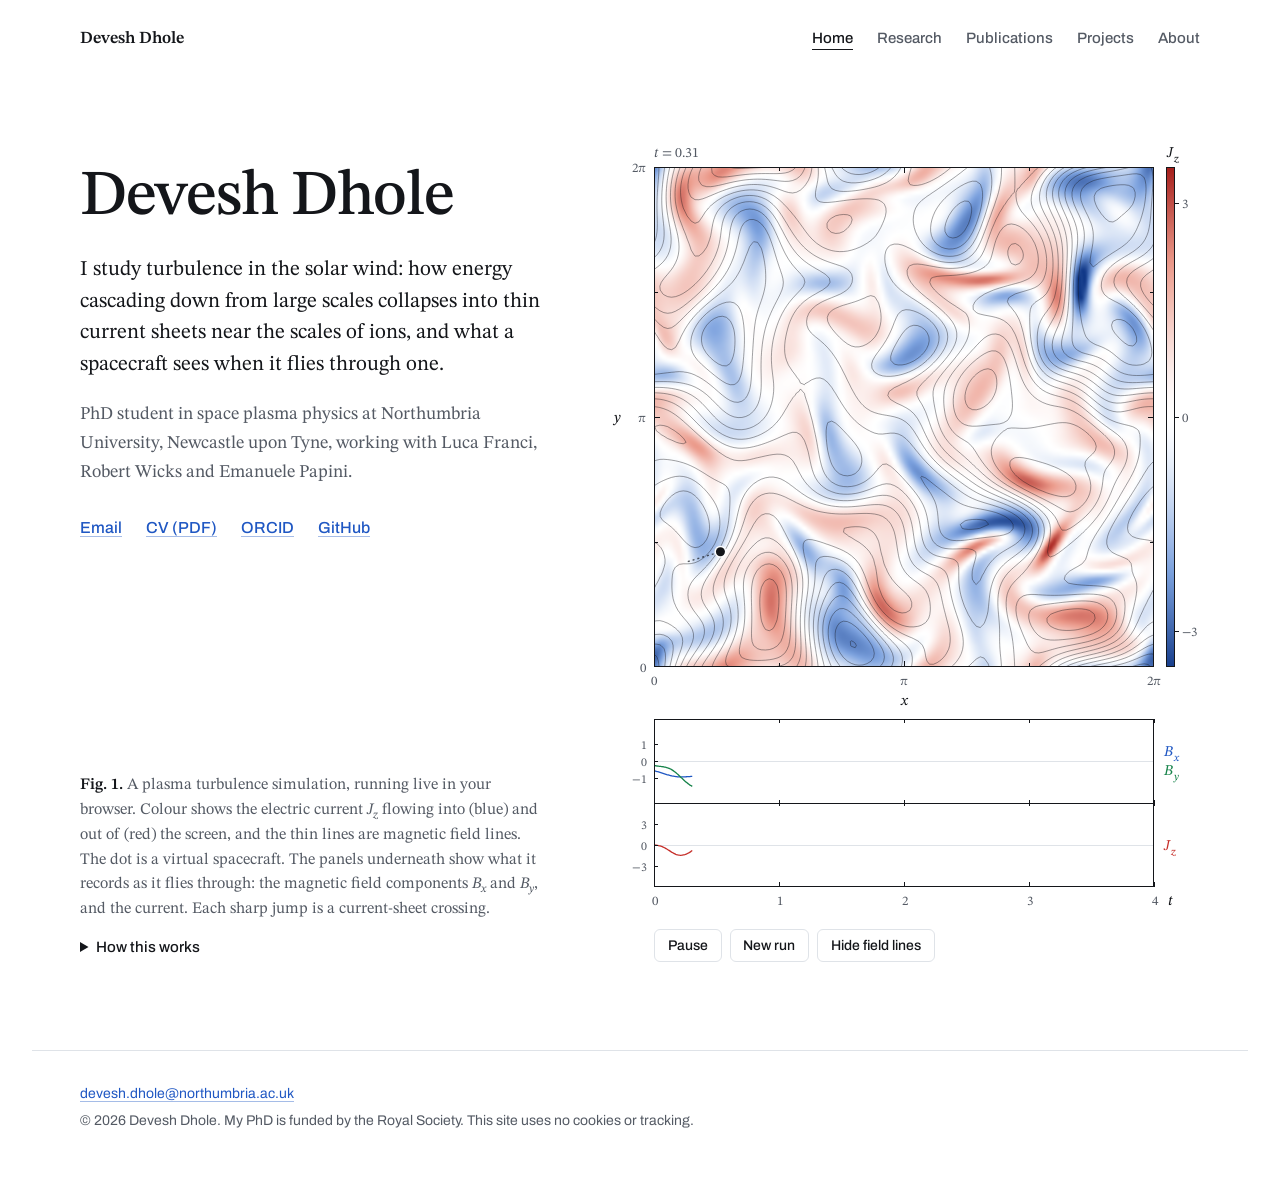
==== commit 4ea46af1: "reducing the depth by one level" ====
--- a/index.html
+++ b/index.html
@@ -3,201 +3,44 @@
 <head>
 <meta charset="utf-8">
 <meta name="viewport" content="width=device-width, initial-scale=1">
-<title>Devesh Dhole · Space plasma physics, Northumbria University</title>
+<title>Devesh Dhole – Space plasma physics, Northumbria University</title>
 <meta name="description" content="Devesh Dhole is a PhD student at Northumbria University studying kinetic plasma turbulence and current sheets in the solar wind with hybrid particle-in-cell simulations and spacecraft data.">
 <meta name="author" content="Devesh Dhole">
 <meta property="og:type" content="website">
-<meta property="og:title" content="Devesh Dhole, space plasma physics">
-<meta property="og:description" content="Turbulence, current sheets and virtual spacecraft in the solar wind.">
+<meta property="og:title" content="Devesh Dhole – Space plasma physics, Northumbria University">
+<meta property="og:description" content="Devesh Dhole is a PhD student at Northumbria University studying kinetic plasma turbulence and current sheets in the solar wind with hybrid particle-in-cell simulations and spacecraft data.">
 <meta name="theme-color" content="#ffffff" media="(prefers-color-scheme: light)">
 <meta name="theme-color" content="#0c1220" media="(prefers-color-scheme: dark)">
 <link rel="icon" href="data:image/svg+xml,%3Csvg xmlns='http://www.w3.org/2000/svg' viewBox='0 0 32 32'%3E%3Crect width='32' height='32' rx='7' fill='%230c1220'/%3E%3Cpath d='M5 25C12 21 15 12 27 8' stroke='%23ff7262' stroke-width='3.5' fill='none' stroke-linecap='round'/%3E%3Cpath d='M5 14C9 12 11 8 15 6' stroke='%237fa9ff' stroke-width='3' fill='none' stroke-linecap='round'/%3E%3C/svg%3E">
 <link rel="preconnect" href="https://fonts.googleapis.com">
 <link rel="preconnect" href="https://fonts.gstatic.com" crossorigin>
 <link rel="stylesheet" href="https://fonts.googleapis.com/css2?family=Archivo:wght@400;500;600&family=STIX+Two+Text:ital,wght@0,400;0,500;0,600;1,400;1,500&display=swap">
-<style>
-  :root {
-    --paper: #ffffff;
-    --ink: #14161a;
-    --slate: #545a64;
-    --rule: #dfe3e8;
-    --blue: #1f57c3;
-    --green: #17834a;
-    --red: #c62f2a;
-    /* diverging map for the current density, negative to positive */
-    --cm-n2: #173e8c; --cm-n1: #7ea3df; --cm-0: #ffffff; --cm-p1: #eb9a8b; --cm-p2: #a51e1a;
-    --fieldline: rgba(20, 22, 26, 0.5);
-    --serif: "STIX Two Text", "STIX Two", "Times New Roman", Times, serif;
-    --sans: "Archivo", "Helvetica Neue", Arial, sans-serif;
-    color-scheme: light;
-  }
-  @media (prefers-color-scheme: dark) {
-    :root {
-      --paper: #0c1220;
-      --ink: #e7eaf0;
-      --slate: #9ba3b4;
-      --rule: #253045;
-      --blue: #7fa9ff;
-      --green: #5dca8e;
-      --red: #ff7262;
-      --cm-n2: #b3cdff; --cm-n1: #27457f; --cm-0: #0c1220; --cm-p1: #803129; --cm-p2: #ffb09f;
-      --fieldline: rgba(231, 234, 240, 0.34);
-      color-scheme: dark;
-    }
-  }
-
-  *, *::before, *::after { box-sizing: border-box; }
-  html { -webkit-text-size-adjust: 100%; text-size-adjust: 100%; }
-  @media (prefers-reduced-motion: no-preference) { html { scroll-behavior: smooth; } }
-  body {
-    margin: 0;
-    background: var(--paper);
-    color: var(--ink);
-    font: 400 1.125rem/1.6 var(--serif);
-    font-kerning: normal;
-    -webkit-font-smoothing: antialiased;
-  }
-  p { margin: 0 0 1em; }
-  a {
-    color: var(--blue);
-    text-decoration-line: underline;
-    text-decoration-thickness: 1px;
-    text-underline-offset: 0.18em;
-    text-decoration-color: color-mix(in srgb, currentColor 40%, transparent);
-  }
-  a:hover { text-decoration-color: currentColor; }
-  :focus-visible { outline: 2px solid var(--blue); outline-offset: 3px; border-radius: 2px; }
-  sub { font-size: 0.72em; line-height: 0; }
-
-  .skip { position: absolute; left: -10000px; top: 0; }
-  .skip:focus { left: 1rem; top: 1rem; z-index: 10; background: var(--paper); padding: 0.5rem 0.75rem; font-family: var(--sans); }
-
-  .wrap { width: 100%; max-width: 76rem; margin-inline: auto; padding-inline: clamp(1.25rem, 4vw, 3rem); }
-
-  /* header */
-  .site-header {
-    display: flex; flex-wrap: wrap; align-items: baseline; justify-content: space-between;
-    gap: 0.5rem 2rem; padding-block: 1.5rem;
-  }
-  .site-name { font: 600 1.0625rem/1.3 var(--serif); color: var(--ink); text-decoration: none; }
-  .site-nav ul { list-style: none; margin: 0; padding: 0; display: flex; flex-wrap: wrap; gap: 0.25rem 1.5rem; }
-  .site-nav a { font: 500 0.9375rem/1.5 var(--sans); color: var(--slate); text-decoration: none; }
-  .site-nav a:hover { color: var(--ink); text-decoration: underline; text-decoration-color: currentColor; }
-  @media (max-width: 40rem) {
-    .site-header { flex-direction: column; align-items: stretch; }
-    .site-nav ul { justify-content: space-between; column-gap: 0.75rem; }
-    .site-nav a { font-size: clamp(0.8125rem, 3.6vw, 0.9375rem); }
-  }
-
-  /* hero: introduction, live figure, and its caption */
-  .hero { display: grid; gap: 2rem; padding-block: clamp(1.5rem, 5vw, 4rem) clamp(3rem, 7vw, 5.5rem); }
-  h1 {
-    font: 500 clamp(2.5rem, 5vw, 4rem)/1.02 var(--serif);
-    letter-spacing: -0.02em;
-    margin: 0 0 1.5rem;
-  }
-  .lead { font-size: clamp(1.1875rem, 1.7vw, 1.3125rem); line-height: 1.5; max-width: 32em; margin-bottom: 1.25rem; }
-  .affil { color: var(--slate); max-width: 34em; margin-bottom: 1.75rem; }
-  .links { list-style: none; margin: 0; padding: 0; display: flex; flex-wrap: wrap; gap: 0.5rem 1.5rem; }
-  .links a { font: 500 1rem/1.5 var(--sans); }
-
-  .fig { margin: 0; width: 100%; max-width: 37rem; }
-  .fig-plot { width: 100%; }
-  .fig-plot canvas { display: block; width: 100%; transition: opacity 0.35s ease; }
-  .fig-controls { display: flex; flex-wrap: wrap; gap: 0.5rem; margin-top: 0.5rem; padding-left: 46px; }
-  .fig-controls button {
-    font: 500 0.875rem/1 var(--sans); color: var(--ink);
-    background: transparent; border: 1px solid var(--rule); border-radius: 6px;
-    padding: 0.55rem 0.8rem; cursor: pointer;
-  }
-  .fig-controls button:hover { border-color: var(--slate); }
-  .fig-caption { font-size: 1rem; line-height: 1.55; color: var(--slate); max-width: 33em; }
-  .fig-caption p { margin: 0; }
-  .fig-label { font-weight: 600; color: var(--ink); }
-  .fig-caption details { margin-top: 0.875rem; }
-  .fig-caption summary { cursor: pointer; font: 500 0.9375rem/1.5 var(--sans); color: var(--ink); width: fit-content; }
-  .fig-caption details p { margin-top: 0.75rem; }
-  .eq { color: var(--ink); font-size: 1.0625rem; line-height: 1.9; padding-left: 1.25rem; }
-
-  @media (min-width: 64rem) {
-    .hero {
-      grid-template-columns: minmax(0, 5fr) minmax(0, 6.4fr);
-      grid-template-rows: auto 1fr;
-      column-gap: clamp(2.5rem, 5vw, 5rem);
-      row-gap: 2rem;
-    }
-    .intro { grid-column: 1; grid-row: 1; padding-top: 1.5rem; }
-    .fig { grid-column: 2; grid-row: 1 / span 2; justify-self: end; }
-    .fig-caption { grid-column: 1; grid-row: 2; align-self: end; padding-bottom: 0.25rem; }
-  }
-
-  /* sections */
-  .section {
-    display: grid; gap: 1rem 3rem;
-    padding-block: clamp(2.5rem, 6vw, 4.5rem);
-    border-top: 1px solid var(--rule);
-  }
-  @media (min-width: 56rem) { .section { grid-template-columns: 12rem minmax(0, 1fr); } }
-  .section h2 { font: 500 1.5rem/1.3 var(--serif); margin: 0; }
-  .section-body { max-width: 41rem; }
-  .section-body > :last-child { margin-bottom: 0; }
-  .topic { margin-top: 2rem; }
-  .topic h3 { font: 600 1.1875rem/1.35 var(--serif); margin: 0 0 0.375rem; }
-  .topic p { margin: 0; }
-
-  .list-head { font: 500 1rem/1.5 var(--sans); color: var(--slate); margin: 2.25rem 0 0.5rem; }
-  .list-head:first-child { margin-top: 0; }
-  .entries { list-style: none; margin: 0; padding: 0; }
-  .entry { display: grid; grid-template-columns: 3.25rem minmax(0, 1fr); gap: 1rem; padding-block: 0.5rem; }
-  .entry-year { font: 500 0.9375rem/1.75 var(--sans); color: var(--slate); font-variant-numeric: tabular-nums; }
-  .entry p { margin: 0; }
-  .entry-meta { color: var(--slate); font-size: 1rem; }
-
-  .projects { margin: 0; }
-  .projects div + div { margin-top: 1.5rem; }
-  .projects dt { font-weight: 600; }
-  .projects dd { margin: 0.2rem 0 0; }
-
-  .email { font-size: clamp(1.25rem, 2.6vw, 1.625rem); line-height: 1.3; margin-bottom: 1.25rem; overflow-wrap: anywhere; }
-  address { font-style: normal; color: var(--slate); }
-
-  .site-footer {
-    border-top: 1px solid var(--rule);
-    padding-block: 2rem 3rem;
-    font: 400 0.875rem/1.6 var(--sans); color: var(--slate);
-  }
-  .site-footer p { margin: 0; max-width: 60em; }
-
-  @media print {
-    .site-nav, .fig-controls, .fig-caption details { display: none; }
-    a { color: inherit; }
-  }
-</style>
+<link rel="stylesheet" href="style.css">
 </head>
 <body>
 <a class="skip" href="#main">Skip to content</a>
 
+<!-- The header and footer are the same on every page: if you change the menu, change it in all five files. -->
 <header class="site-header wrap">
-  <a class="site-name" href="#top" id="top">Devesh Dhole</a>
-  <nav class="site-nav" aria-label="Sections">
+  <a class="site-name" href="index.html">Devesh Dhole</a>
+  <nav class="site-nav" aria-label="Main">
     <ul>
-      <li><a href="#research">Research</a></li>
-      <li><a href="#publications">Publications</a></li>
-      <li><a href="#projects">Projects</a></li>
-      <li><a href="#about">About</a></li>
-      <li><a href="#contact">Contact</a></li>
+      <li><a href="index.html" aria-current="page">Home</a></li>
+      <li><a href="research.html">Research</a></li>
+      <li><a href="publications.html">Publications</a></li>
+      <li><a href="projects.html">Projects</a></li>
+      <li><a href="about.html">About</a></li>
     </ul>
   </nav>
 </header>
 
 <main id="main">
-
   <section class="hero wrap" aria-labelledby="name">
     <div class="intro">
       <h1 id="name">Devesh Dhole</h1>
       <p class="lead">I study turbulence in the solar wind: how energy cascading down from large scales collapses into thin current sheets near the scales of ions, and what a spacecraft sees when it flies through one.</p>
       <p class="affil">PhD student in space plasma physics at Northumbria University, Newcastle upon Tyne, working with Luca Franci, Robert Wicks and Emanuele Papini.</p>
-      <!-- EDIT: replace the email if needed, add cv.pdf next to this file, and replace the "#" links with your profiles -->
+      <!-- EDIT: check the email, put cv.pdf in this folder, and replace the "#" links with your profiles -->
       <ul class="links">
         <li><a href="mailto:devesh.dhole@northumbria.ac.uk">Email</a></li>
         <li><a href="cv.pdf">CV (PDF)</a></li>
@@ -227,811 +70,12 @@
       </details>
     </div>
   </section>
-
-  <section class="section wrap" id="research" aria-labelledby="research-h">
-    <h2 id="research-h">Research</h2>
-    <div class="section-body">
-      <p>The solar wind is a turbulent, almost collisionless plasma that spacecraft can measure from the inside, which makes it a natural laboratory for turbulence in space. My PhD combines kinetic simulations with those measurements to understand where turbulent energy goes at the smallest scales.</p>
-      <article class="topic">
-        <h3>Finding current sheets</h3>
-        <p>Turbulence in a collisionless plasma doesn't dissipate evenly. It concentrates into thin, intense current sheets, where magnetic energy is turned into heat and fast particles. I run hybrid particle-in-cell simulations with the CAMELIA code on the COSMA supercomputer in Durham, and compare methods for detecting these sheets automatically and measuring their thickness. One question I'm working on is how their properties change with plasma beta, the ratio of thermal to magnetic pressure.</p>
-      </article>
-      <article class="topic">
-        <h3>Virtual spacecraft</h3>
-        <p>A spacecraft records a single line through the plasma as it streams past. To compare simulations with Parker Solar Probe, Solar Orbiter and MMS on equal terms, I fly virtual spacecraft through simulation boxes and analyse the resulting time series with the same tools used on real data. <a href="#fig1">Fig. 1</a> is a small version of the idea.</p>
-      </article>
-      <article class="topic">
-        <h3>Supernovae and gamma-ray bursts</h3>
-        <p>Alongside my PhD, I collaborate on transient astronomy: photometry and light-curve modelling of supernovae that accompany gamma-ray bursts, image-subtraction pipelines, and observing proposals for the Liverpool Telescope.</p>
-      </article>
-    </div>
-  </section>
-
-  <section class="section wrap" id="publications" aria-labelledby="publications-h">
-    <h2 id="publications-h">Publications</h2>
-    <div class="section-body">
-      <h3 class="list-head">Papers</h3>
-      <ol class="entries">
-        <!-- EDIT: add papers newest first; copy this <li> block for each one -->
-        <li class="entry">
-          <span class="entry-year">2026</span>
-          <div>
-            <p>Current sheet detection and characterisation in hybrid-PIC simulations</p>
-            <p class="entry-meta"><b>D. Dhole</b> et al., in preparation</p>
-          </div>
-        </li>
-      </ol>
-      <h3 class="list-head">Talks and posters</h3>
-      <ol class="entries">
-        <!-- EDIT: e.g. the Arcetri workshop in November, once confirmed -->
-        <li class="entry">
-          <span class="entry-year">2026</span>
-          <div>
-            <p>National Astronomy Meeting (NAM 2026)</p>
-            <p class="entry-meta">Poster on current-sheet detection in kinetic turbulence simulations</p>
-          </div>
-        </li>
-      </ol>
-    </div>
-  </section>
-
-  <section class="section wrap" id="projects" aria-labelledby="projects-h">
-    <h2 id="projects-h">Projects</h2>
-    <div class="section-body">
-      <p>Things I've built outside research.</p>
-      <dl class="projects">
-        <!-- EDIT: point these links at the repositories -->
-        <div>
-          <dt><a href="#">Transformer from scratch</a></dt>
-          <dd>A small transformer language model, written from scratch to understand attention and training from the inside.</dd>
-        </div>
-        <div>
-          <dt><a href="#">Moon phase app</a></dt>
-          <dd>An Android app in Kotlin and Jetpack Compose that computes the Moon's phase and illumination with the algorithms in Jean Meeus's <i>Astronomical Algorithms</i>.</dd>
-        </div>
-      </dl>
-    </div>
-  </section>
-
-  <section class="section wrap" id="about" aria-labelledby="about-h">
-    <h2 id="about-h">About</h2>
-    <div class="section-body">
-      <p>Before my PhD, I worked on machine learning for gravitational-wave astronomy at ICTS-TIFR in Bengaluru, training neural networks to remove noise from detector data, and wrote my Master's thesis on physics-informed neural networks for modified gravity. At Northumbria I'm part of the S3Park group.</p>
-      <p>Away from the desk I photograph the night sky, hike, and cycle.</p>
-    </div>
-  </section>
-
-  <section class="section wrap" id="contact" aria-labelledby="contact-h">
-    <h2 id="contact-h">Contact</h2>
-    <div class="section-body">
-      <p class="email"><a href="mailto:devesh.dhole@northumbria.ac.uk">devesh.dhole@northumbria.ac.uk</a></p>
-      <address>
-        Department of Mathematics, Physics and Electrical Engineering<br>
-        Northumbria University<br>
-        Newcastle upon Tyne NE1 8ST<br>
-        United Kingdom
-      </address>
-    </div>
-  </section>
-
 </main>
 
 <footer class="site-footer wrap">
-  <p>© 2026 Devesh Dhole. My PhD is funded by the Royal Society. This site uses no cookies or tracking. Last updated October 2026.</p>
+  <p><a href="mailto:devesh.dhole@northumbria.ac.uk">devesh.dhole@northumbria.ac.uk</a></p>
+  <p>© 2026 Devesh Dhole. My PhD is funded by the Royal Society. This site uses no cookies or tracking.</p>
 </footer>
-
-<script>
-/* 2D incompressible MHD, pseudo-spectral, periodic box [0, 2π)².
-   State: flux function ψ (B = ∇ψ × ẑ) and vorticity ω (u = ∇φ × ẑ, ω = −∇²φ).
-     ∂ψ/∂t = −u·∇ψ + η∇²ψ
-     ∂ω/∂t = −u·∇ω + B·∇J + ν∇²ω,   J = −∇²ψ
-   2/3-rule dealiasing, integrating-factor Adams–Bashforth 2 time stepping. */
-function createFFT(n) {
-  const levels = Math.round(Math.log2(n));
-  const rev = new Uint16Array(n);
-  for (let i = 0; i < n; i++) {
-    let r = 0;
-    for (let b = 0; b < levels; b++) r |= ((i >> b) & 1) << (levels - 1 - b);
-    rev[i] = r;
-  }
-  const cs = new Float64Array(n / 2), sn = new Float64Array(n / 2);
-  for (let i = 0; i < n / 2; i++) {
-    cs[i] = Math.cos(2 * Math.PI * i / n);
-    sn[i] = Math.sin(2 * Math.PI * i / n);
-  }
-  return function fft(re, im, inverse) {
-    for (let i = 0; i < n; i++) {
-      const j = rev[i];
-      if (j > i) {
-        let t = re[i]; re[i] = re[j]; re[j] = t;
-        t = im[i]; im[i] = im[j]; im[j] = t;
-      }
-    }
-    const sgn = inverse ? 1 : -1;
-    for (let size = 2; size <= n; size <<= 1) {
-      const half = size >> 1, step = n / size;
-      for (let start = 0; start < n; start += size) {
-        for (let k = 0; k < half; k++) {
-          const wr = cs[k * step], wi = sgn * sn[k * step];
-          const a = start + k, b = a + half;
-          const xr = re[b] * wr - im[b] * wi;
-          const xi = re[b] * wi + im[b] * wr;
-          re[b] = re[a] - xr; im[b] = im[a] - xi;
-          re[a] += xr; im[a] += xi;
-        }
-      }
-    }
-  };
-}
-
-function createMHD(N, opts) {
-  const o = Object.assign({ nu: 1.5e-3, eta: 1.5e-3, nu4: 0, eta4: 0, dt: 0.005, k0: 2.5, u0: 0.6, b0: 0.6 }, opts || {});
-  const NN = N * N, kc = Math.floor(N / 3), L = 2 * Math.PI, dx = L / N;
-  const fft = createFFT(N);
-  const tr = new Float64Array(N), ti = new Float64Array(N);
-  const F = () => new Float64Array(NN);
-
-  const KX = F(), KY = F(), K2 = F(), IK2 = F(), MASK = F();
-  const NEG = new Int32Array(NN);
-  const keptRows = [];
-  for (let j = 0; j < N; j++) {
-    const ky = j < N / 2 ? j : j - N;
-    if (Math.abs(ky) <= kc) keptRows.push(j);
-    for (let i = 0; i < N; i++) {
-      const kx = i < N / 2 ? i : i - N, m = j * N + i;
-      KX[m] = kx; KY[m] = ky; K2[m] = kx * kx + ky * ky;
-      IK2[m] = K2[m] > 0 ? 1 / K2[m] : 0;
-      MASK[m] = Math.abs(kx) <= kc && Math.abs(ky) <= kc && K2[m] > 0 ? 1 : 0;
-      NEG[m] = ((N - j) % N) * N + ((N - i) % N);
-    }
-  }
-
-  // 2D transforms. Rows with |ky| > kc are zero in spectral space, so they are skipped.
-  function rowPass(re, im, inverse) {
-    for (let r = 0; r < keptRows.length; r++) {
-      const off = keptRows[r] * N;
-      for (let i = 0; i < N; i++) { tr[i] = re[off + i]; ti[i] = im[off + i]; }
-      fft(tr, ti, inverse);
-      for (let i = 0; i < N; i++) { re[off + i] = tr[i]; im[off + i] = ti[i]; }
-    }
-  }
-  function colPass(re, im, inverse) {
-    for (let i = 0; i < N; i++) {
-      for (let j = 0, m = i; j < N; j++, m += N) { tr[j] = re[m]; ti[j] = im[m]; }
-      fft(tr, ti, inverse);
-      for (let j = 0, m = i; j < N; j++, m += N) { re[m] = tr[j]; im[m] = ti[j]; }
-    }
-  }
-  function toReal(re, im) {           // spectral -> real space (normalised)
-    rowPass(re, im, true);
-    colPass(re, im, true);
-    const s = 1 / NN;
-    for (let m = 0; m < NN; m++) { re[m] *= s; im[m] *= s; }
-  }
-  function toSpectral(re, im) {       // real -> spectral (rows beyond kc left stale; always masked)
-    colPass(re, im, false);
-    rowPass(re, im, false);
-  }
-
-  // state and work arrays
-  const pr = F(), pi = F(), wr = F(), wi = F();
-  let nA = [F(), F(), F(), F()], nB = [F(), F(), F(), F()];
-  const aR = F(), aI = F(), bR = F(), bI = F(), cR = F(), cI = F(), dR = F(), dI = F(), eR = F(), eI = F(), gR = F(), gI = F();
-  const EP = F(), EW = F();
-  const sim = { N, dx, t: 0, steps: 0, seed: 0, opts: o,
-    psix: aR, psiy: aI, ux: bR, uy: bI, J: gR, psi: gI, maxSpeed: 0 };
-
-  function setFactors() {
-    for (let m = 0; m < NN; m++) {
-      const k2 = K2[m];
-      EP[m] = Math.exp(-(o.eta * k2 + o.eta4 * k2 * k2) * o.dt);
-      EW[m] = Math.exp(-(o.nu * k2 + o.nu4 * k2 * k2) * o.dt);
-    }
-  }
-
-  // Nonlinear terms for the current state -> out = [Nψ re, Nψ im, Nω re, Nω im].
-  // Leaves real-space ψx, ψy, ux, uy, J, ψ in the work arrays for drawing and sampling.
-  function nonlinear(out) {
-    for (let m = 0; m < NN; m++) {
-      const kx = KX[m], ky = KY[m];
-      const p_r = pr[m], p_i = pi[m], o_r = wr[m], o_i = wi[m];
-      const f_r = o_r * IK2[m], f_i = o_i * IK2[m];
-      const j_r = p_r * K2[m], j_i = p_i * K2[m];
-      aR[m] = -kx * p_i - ky * p_r; aI[m] = kx * p_r - ky * p_i;   // ψx + iψy
-      bR[m] = kx * f_r - ky * f_i;  bI[m] = ky * f_r + kx * f_i;   // ux + iuy
-      cR[m] = -kx * o_i - ky * o_r; cI[m] = kx * o_r - ky * o_i;   // ωx + iωy
-      dR[m] = -kx * j_i - ky * j_r; dI[m] = kx * j_r - ky * j_i;   // Jx + iJy
-      gR[m] = j_r - p_i;            gI[m] = j_i + p_r;             // J + iψ
-    }
-    toReal(aR, aI); toReal(bR, bI); toReal(cR, cI); toReal(dR, dI); toReal(gR, gI);
-    let vmax = 0;
-    for (let m = 0; m < NN; m++) {
-      const psx = aR[m], psy = aI[m], ux = bR[m], uy = bI[m];
-      eR[m] = -(ux * psx + uy * psy);
-      eI[m] = -(ux * cR[m] + uy * cI[m]) + (psy * dR[m] - psx * dI[m]);
-      const v = Math.abs(ux) + Math.abs(uy) + Math.abs(psx) + Math.abs(psy);
-      if (v > vmax) vmax = v;
-    }
-    sim.maxSpeed = vmax;
-    toSpectral(eR, eI);
-    const [Pr, Pi, Wr, Wi] = out;
-    for (let m = 0; m < NN; m++) {
-      if (MASK[m] === 0) { Pr[m] = Pi[m] = Wr[m] = Wi[m] = 0; continue; }
-      const n = NEG[m], a = eR[m], b = eI[m], c = eR[n], d = eI[n];
-      Pr[m] = 0.5 * (a + c); Pi[m] = 0.5 * (b - d);
-      Wr[m] = 0.5 * (b + d); Wi[m] = 0.5 * (c - a);
-    }
-  }
-
-  function mulberry32(a) {
-    return function () {
-      a |= 0; a = (a + 0x6D2B79F5) | 0;
-      let t = Math.imul(a ^ (a >>> 15), 1 | a);
-      t = (t + Math.imul(t ^ (t >>> 7), 61 | t)) ^ t;
-      return ((t ^ (t >>> 14)) >>> 0) / 4294967296;
-    };
-  }
-
-  // Random large-scale field with Gaussian spectral envelope, projected onto a real field.
-  function randomField(rng, outR, outI) {
-    const gauss = () => {
-      let u = 0, v = 0;
-      while (u === 0) u = rng();
-      v = rng();
-      return Math.sqrt(-2 * Math.log(u)) * Math.cos(2 * Math.PI * v);
-    };
-    for (let m = 0; m < NN; m++) {
-      const k2 = K2[m];
-      if (MASK[m] && k2 <= 36 * o.k0 * o.k0) {
-        const amp = Math.exp(-k2 / (2 * o.k0 * o.k0));
-        outR[m] = amp * gauss(); outI[m] = amp * gauss();
-      } else { outR[m] = 0; outI[m] = 0; }
-    }
-    toReal(outR, outI);
-    outI.fill(0);
-    toSpectral(outR, outI);
-    for (let m = 0; m < NN; m++) { outR[m] *= MASK[m]; outI[m] *= MASK[m]; }
-  }
-
-  function meanSquare(re, im, weight) {   // ⟨|∇f|²⟩-type sums via Parseval
-    let s = 0;
-    for (let m = 0; m < NN; m++) s += weight[m] * (re[m] * re[m] + im[m] * im[m]);
-    return s / (NN * NN);
-  }
-
-  sim.energies = function () {
-    const eb = meanSquare(pr, pi, K2);
-    const eu = meanSquare(wr, wi, IK2);
-    return { eb: 0.5 * eb, eu: 0.5 * eu, brms: Math.sqrt(eb), urms: Math.sqrt(eu) };
-  };
-
-  sim.reset = function (seed) {
-    sim.seed = seed;
-    const rng = mulberry32(seed * 2654435761 + 12345);
-    randomField(rng, pr, pi);
-    randomField(rng, wr, wi);   // this is φ̂ for now
-    let sb = 0, su = 0;
-    for (let m = 0; m < NN; m++) {
-      sb += K2[m] * (pr[m] * pr[m] + pi[m] * pi[m]);
-      su += K2[m] * (wr[m] * wr[m] + wi[m] * wi[m]);
-    }
-    const fb = o.b0 / Math.sqrt(sb / (NN * NN)), fu = o.u0 / Math.sqrt(su / (NN * NN));
-    for (let m = 0; m < NN; m++) {
-      pr[m] *= fb; pi[m] *= fb;
-      wr[m] *= fu * K2[m]; wi[m] *= fu * K2[m];   // ω̂ = k² φ̂
-    }
-    sim.t = 0; sim.steps = 0;
-    setFactors();
-    nonlinear(nA);
-  };
-
-  // One IF-AB2 step. On entry nA holds N(state at t); work arrays hold real fields at t.
-  sim.step = function () {
-    const dt = o.dt, first = sim.steps === 0;
-    const [Pr, Pi, Wr, Wi] = nA, [Pr0, Pi0, Wr0, Wi0] = nB;
-    for (let m = 0; m < NN; m++) {
-      const ep = EP[m], ew = EW[m];
-      if (first) {
-        pr[m] = ep * (pr[m] + dt * Pr[m]); pi[m] = ep * (pi[m] + dt * Pi[m]);
-        wr[m] = ew * (wr[m] + dt * Wr[m]); wi[m] = ew * (wi[m] + dt * Wi[m]);
-      } else {
-        pr[m] = ep * (pr[m] + dt * (1.5 * Pr[m] - 0.5 * ep * Pr0[m]));
-        pi[m] = ep * (pi[m] + dt * (1.5 * Pi[m] - 0.5 * ep * Pi0[m]));
-        wr[m] = ew * (wr[m] + dt * (1.5 * Wr[m] - 0.5 * ew * Wr0[m]));
-        wi[m] = ew * (wi[m] + dt * (1.5 * Wi[m] - 0.5 * ew * Wi0[m]));
-      }
-    }
-    const tmp = nB; nB = nA; nA = tmp;
-    sim.t += dt; sim.steps++;
-    nonlinear(nA);          // refresh N and real-space fields at the new time
-  };
-
-  // Bilinear sample of a real-space field at physical position (x, y), periodic.
-  sim.sample = function (field, x, y) {
-    let gx = x / dx, gy = y / dx;
-    gx -= Math.floor(gx / N) * N; gy -= Math.floor(gy / N) * N;
-    const i0 = Math.floor(gx), j0 = Math.floor(gy), fx = gx - i0, fy = gy - j0;
-    const i1 = (i0 + 1) % N, j1 = (j0 + 1) % N;
-    return (1 - fy) * ((1 - fx) * field[j0 * N + i0] + fx * field[j0 * N + i1]) +
-           fy * ((1 - fx) * field[j1 * N + i0] + fx * field[j1 * N + i1]);
-  };
-
-  return sim;
-}
-</script>
-<script>
-(function () {
-  'use strict';
-  const canvas = document.getElementById('fig1-canvas');
-  if (!canvas || !canvas.getContext || typeof createMHD !== 'function') return;
-  const ctx = canvas.getContext('2d');
-  const btnPlay = document.getElementById('fig1-play');
-  const btnNew = document.getElementById('fig1-new');
-  const btnLines = document.getElementById('fig1-lines');
-
-  // ---- settings -------------------------------------------------------------
-  const N = 128;
-  const SIM = { dt: 0.006, nu: 1e-3, eta: 1e-3, nu4: 4e-6, eta4: 4e-6, k0: 2.5, u0: 0.6, b0: 0.6 };
-  const FIRST_SEED = 7;
-  const RATE = 0.15;         // simulation time per second of wall-clock time
-  const FAST_RATE = 0.5;     // quicker start, so current sheets appear within a couple of seconds
-  const FAST_UNTIL = 0.6;
-  const T_END = 16;          // after this, start a fresh run
-  const WARM = 1.0;          // when paused, show a run from this time rather than t = 0
-  const CLIP = 3.5;          // colour scale saturates at this many rms
-  const GAMMA = 1.4;         // keeps weak currents pale so the sheets stand out
-  const WINDOW = 4;          // time span shown in the spacecraft panels
-  const TRAIL = 1.0;         // spacecraft trail length (time units)
-  const B_RANGE = 2.5, J_RANGE = 6;
-  const V_SC = 1.4, ANGLE = Math.atan2(0.3, 1), X_SC = 0.4, Y_SC = 1.3;
-  const CAP = 2048;
-  const TWO_PI = 2 * Math.PI;
-
-  const sim = createMHD(N, SIM);
-  const reduceMotion = window.matchMedia('(prefers-reduced-motion: reduce)');
-  const darkMode = window.matchMedia('(prefers-color-scheme: dark)');
-
-  // ---- spacecraft record (ring buffer) ---------------------------------------
-  const rec = {
-    t: new Float64Array(CAP), x: new Float64Array(CAP), y: new Float64Array(CAP),
-    bx: new Float32Array(CAP), by: new Float32Array(CAP), jz: new Float32Array(CAP),
-    head: 0, size: 0
-  };
-  let scX = X_SC, scY = Y_SC, jrms = 1, levelStep = 1, seed = FIRST_SEED, startSpeed = 1;
-
-  function rmsOf(a) {
-    let s = 0;
-    for (let m = 0; m < a.length; m++) s += a[m] * a[m];
-    return Math.sqrt(s / a.length);
-  }
-  function sampleSpacecraft() {
-    const t = sim.t;
-    scX = (X_SC + V_SC * Math.cos(ANGLE) * t) % TWO_PI;
-    scY = (Y_SC + V_SC * Math.sin(ANGLE) * t) % TWO_PI;
-    jrms += (rmsOf(sim.J) - jrms) * 0.08;
-    const brms = sim.energies().brms || 1;
-    const i = rec.head;
-    rec.t[i] = t; rec.x[i] = scX; rec.y[i] = scY;
-    rec.bx[i] = sim.sample(sim.psiy, scX, scY) / brms;   // Bx =  ∂ψ/∂y
-    rec.by[i] = -sim.sample(sim.psix, scX, scY) / brms;  // By = −∂ψ/∂x
-    rec.jz[i] = sim.sample(sim.J, scX, scY) / jrms;
-    rec.head = (i + 1) % CAP;
-    rec.size = Math.min(rec.size + 1, CAP);
-  }
-  function reset(s) {
-    seed = s;
-    sim.reset(seed);
-    jrms = rmsOf(sim.J) || 1;
-    let lo = Infinity, hi = -Infinity;
-    const psi = sim.psi;
-    for (let m = 0; m < psi.length; m++) { if (psi[m] < lo) lo = psi[m]; if (psi[m] > hi) hi = psi[m]; }
-    levelStep = (hi - lo) / 16 || 1;
-    startSpeed = sim.maxSpeed || 1;
-    rec.head = 0; rec.size = 0; acc = 0;
-    sampleSpacecraft();
-  }
-
-  // ---- theme ------------------------------------------------------------------
-  let theme = null;
-  const LUT_SIZE = 512;
-  const LUT = new Uint8ClampedArray(LUT_SIZE * 3);
-  function hexToRgb(h) {
-    h = h.replace('#', '').trim();
-    if (h.length === 3) h = h.split('').map(c => c + c).join('');
-    const n = parseInt(h, 16);
-    return [(n >> 16) & 255, (n >> 8) & 255, n & 255];
-  }
-  function readTheme() {
-    const cs = getComputedStyle(document.documentElement);
-    const v = name => cs.getPropertyValue(name).trim();
-    const stopsCss = ['--cm-n2', '--cm-n1', '--cm-0', '--cm-p1', '--cm-p2'].map(v);
-    theme = {
-      ink: v('--ink'), slate: v('--slate'), rule: v('--rule'), paper: v('--paper'),
-      blue: v('--blue'), green: v('--green'), red: v('--red'), line: v('--fieldline'),
-      serif: v('--serif') || 'serif', stopsCss, stops: stopsCss.map(hexToRgb)
-    };
-    // colour lookup over the clipped, normalised current: v in [-1, 1] -> gamma -> diverging map
-    for (let b = 0; b < LUT_SIZE; b++) {
-      const val = (b / (LUT_SIZE - 1)) * 2 - 1;
-      const p = Math.sign(val) * Math.pow(Math.abs(val), GAMMA);
-      const x = (p + 1) * 2, k = Math.min(3, Math.floor(x)), f = x - k;
-      const a = theme.stops[k], c = theme.stops[k + 1];
-      for (let ch = 0; ch < 3; ch++) LUT[b * 3 + ch] = a[ch] + (c[ch] - a[ch]) * f;
-    }
-  }
-
-  // ---- geometry -------------------------------------------------------------
-  let W = 0, H = 0, dpr = 1, G = null;
-  const heat = document.createElement('canvas');
-  heat.width = N; heat.height = N;
-  const heatCtx = heat.getContext('2d');
-  const heatImg = heatCtx.createImageData(N, N);
-
-  function layout() {
-    const w = Math.round(canvas.parentElement.getBoundingClientRect().width);
-    if (!w) return false;
-    dpr = Math.min(window.devicePixelRatio || 1, 2);
-    const padL = 46, padR = 46, padT = 26;
-    const P = Math.max(150, w - padL - padR);
-    const hP = Math.round(Math.max(54, Math.min(84, P * 0.18)));
-    const yMap = padT, yB = yMap + P + 52, yJ = yB + hP, yEnd = yJ + hP;
-    W = w; H = yEnd + 34;
-    canvas.width = Math.round(W * dpr);
-    canvas.height = Math.round(H * dpr);
-    canvas.style.height = H + 'px';
-    G = { x0: padL, P, yMap, yB, yJ, hP, yEnd };
-    return true;
-  }
-
-  // ---- text helpers -----------------------------------------------------------
-  function setFont(size, italic) {
-    ctx.font = (italic ? 'italic ' : '') + '400 ' + size + 'px ' + theme.serif;
-  }
-  // parts: [{ t: 'J', i: true }, { t: 'z', i: true, sub: true }]
-  function mathText(parts, x, y, size, color, align) {
-    const sizes = parts.map(p => (p.sub ? Math.round(size * 0.72) : size));
-    const widths = parts.map((p, k) => { setFont(sizes[k], p.i); return ctx.measureText(p.t).width; });
-    const total = widths.reduce((a, b) => a + b, 0);
-    let cx = align === 'center' ? x - total / 2 : align === 'right' ? x - total : x;
-    ctx.fillStyle = color;
-    ctx.textAlign = 'left';
-    ctx.textBaseline = 'alphabetic';
-    parts.forEach((p, k) => {
-      setFont(sizes[k], p.i);
-      ctx.fillText(p.t, cx, y + (p.sub ? size * 0.3 : 0));
-      cx += widths[k] + (p.i && !p.sub ? size * 0.05 : 0);
-    });
-  }
-  function label(text, x, y, size, color, align) {
-    setFont(size, false);
-    ctx.fillStyle = color;
-    ctx.textAlign = align;
-    ctx.textBaseline = 'alphabetic';
-    ctx.fillText(text, x, y);
-  }
-
-  // ---- drawing ----------------------------------------------------------------
-  function drawHeatmap() {
-    const { x0, P, yMap } = G;
-    const J = sim.J, d = heatImg.data, k = 1 / (CLIP * jrms), top = LUT_SIZE - 1;
-    for (let j = 0; j < N; j++) {
-      const row = (N - 1 - j) * N;
-      for (let i = 0; i < N; i++) {
-        let b = ((J[j * N + i] * k + 1) * 0.5 * top + 0.5) | 0;
-        if (b < 0) b = 0; else if (b > top) b = top;
-        const o = (row + i) * 4, l = b * 3;
-        d[o] = LUT[l]; d[o + 1] = LUT[l + 1]; d[o + 2] = LUT[l + 2]; d[o + 3] = 255;
-      }
-    }
-    heatCtx.putImageData(heatImg, 0, 0);
-    ctx.imageSmoothingEnabled = true;
-    ctx.imageSmoothingQuality = 'high';
-    ctx.drawImage(heat, x0, yMap, P, P);
-  }
-
-  // Marching squares on the periodic grid: field lines are contours of ψ.
-  const SEGMENTS = [null, [3, 0], [0, 1], [3, 1], [1, 2], null, [0, 2], [3, 2], [2, 3], [0, 2], null, [1, 2], [3, 1], [0, 1], [3, 0], null];
-  function drawFieldLines() {
-    const { x0, P, yMap } = G;
-    const psi = sim.psi, s = P / N, d = levelStep, off = 0.5 * levelStep;
-    let ex = 0, ey = 0;
-    let i = 0, j = 0, v0 = 0, v1 = 0, v2 = 0, v3 = 0, lv = 0, wx = false, wy = false;
-    function edge(e) {
-      switch (e) {
-        case 0: ex = i + (lv - v0) / (v1 - v0); ey = j; break;
-        case 1: ex = i + 1; ey = j + (lv - v1) / (v2 - v1); break;
-        case 2: ex = i + (lv - v3) / (v2 - v3); ey = j + 1; break;
-        default: ex = i; ey = j + (lv - v0) / (v3 - v0);
-      }
-    }
-    const X = gx => x0 + (gx + 0.5) * s, Y = gy => yMap + P - (gy + 0.5) * s;
-    function seg(ea, eb) {
-      edge(ea); const ax = ex, ay = ey;
-      edge(eb); const bx = ex, by = ey;
-      ctx.moveTo(X(ax), Y(ay)); ctx.lineTo(X(bx), Y(by));
-      if (wx) { ctx.moveTo(X(ax - N), Y(ay)); ctx.lineTo(X(bx - N), Y(by)); }
-      if (wy) { ctx.moveTo(X(ax), Y(ay - N)); ctx.lineTo(X(bx), Y(by - N)); }
-      if (wx && wy) { ctx.moveTo(X(ax - N), Y(ay - N)); ctx.lineTo(X(bx - N), Y(by - N)); }
-    }
-    ctx.save();
-    ctx.beginPath(); ctx.rect(x0, yMap, P, P); ctx.clip();
-    ctx.beginPath();
-    for (j = 0; j < N; j++) {
-      const j1 = j + 1 === N ? 0 : j + 1;
-      wy = j === N - 1;
-      for (i = 0; i < N; i++) {
-        const i1 = i + 1 === N ? 0 : i + 1;
-        wx = i === N - 1;
-        v0 = psi[j * N + i]; v1 = psi[j * N + i1]; v2 = psi[j1 * N + i1]; v3 = psi[j1 * N + i];
-        const lo = Math.min(v0, v1, v2, v3), hi = Math.max(v0, v1, v2, v3);
-        const n0 = Math.ceil((lo - off) / d), n1 = Math.floor((hi - off) / d);
-        for (let n = n0; n <= n1; n++) {
-          lv = off + n * d;
-          const c = (v0 > lv ? 1 : 0) | (v1 > lv ? 2 : 0) | (v2 > lv ? 4 : 0) | (v3 > lv ? 8 : 0);
-          if (c === 0 || c === 15) continue;
-          if (c === 5 || c === 10) {
-            const centreAbove = (v0 + v1 + v2 + v3) * 0.25 > lv;
-            if ((c === 5) === centreAbove) { seg(0, 1); seg(2, 3); } else { seg(3, 0); seg(1, 2); }
-          } else {
-            seg(SEGMENTS[c][0], SEGMENTS[c][1]);
-          }
-        }
-      }
-    }
-    ctx.strokeStyle = theme.line;
-    ctx.lineWidth = 0.8;
-    ctx.stroke();
-    ctx.restore();
-  }
-
-  function drawSpacecraft() {
-    const { x0, P, yMap } = G;
-    const s = P / N, dx = sim.dx;
-    const cx = x => x0 + ((x / dx + 0.5) % N) * s;
-    const cy = y => yMap + P - ((y / dx + 0.5) % N) * s;
-    ctx.save();
-    ctx.beginPath(); ctx.rect(x0, yMap, P, P); ctx.clip();
-    ctx.beginPath();
-    let px = NaN, py = NaN;
-    for (let n = rec.size - 1; n >= 0; n--) {
-      const i = (rec.head - 1 - n + CAP) % CAP;
-      if (rec.t[i] < sim.t - TRAIL) continue;
-      const x = cx(rec.x[i]), y = cy(rec.y[i]);
-      if (!(Math.abs(x - px) < P / 2 && Math.abs(y - py) < P / 2)) ctx.moveTo(x, y); else ctx.lineTo(x, y);
-      px = x; py = y;
-    }
-    ctx.globalAlpha = 0.7;
-    ctx.strokeStyle = theme.ink;
-    ctx.lineWidth = 1.4;
-    ctx.setLineDash([2, 3]);
-    ctx.stroke();
-    ctx.setLineDash([]);
-    ctx.globalAlpha = 1;
-    const mx = cx(scX), my = cy(scY);
-    ctx.beginPath();
-    ctx.arc(mx, my, 4.5, 0, TWO_PI);
-    ctx.lineWidth = 3;
-    ctx.strokeStyle = theme.paper;
-    ctx.stroke();
-    ctx.fillStyle = theme.ink;
-    ctx.fill();
-    ctx.restore();
-  }
-
-  function drawMapAxes() {
-    const { x0, P, yMap } = G;
-    ctx.strokeStyle = theme.ink;
-    ctx.lineWidth = 1;
-    ctx.strokeRect(x0 + 0.5, yMap + 0.5, P - 1, P - 1);
-    ctx.beginPath();
-    for (const f of [0.25, 0.5, 0.75]) {
-      const len = f === 0.5 ? 6 : 4;
-      const x = Math.round(x0 + f * P) + 0.5, y = Math.round(yMap + P - f * P) + 0.5;
-      ctx.moveTo(x, yMap + P); ctx.lineTo(x, yMap + P - len);
-      ctx.moveTo(x, yMap); ctx.lineTo(x, yMap + len);
-      ctx.moveTo(x0, y); ctx.lineTo(x0 + len, y);
-      ctx.moveTo(x0 + P, y); ctx.lineTo(x0 + P - len, y);
-    }
-    ctx.stroke();
-    const ticks = [[0, '0'], [0.5, 'π'], [1, '2π']];
-    for (const [f, s] of ticks) label(s, x0 + f * P, yMap + P + 18, 13, theme.slate, 'center');
-    for (const [f, s] of ticks) label(s, x0 - 8, yMap + P - f * P + 4.5, 13, theme.slate, 'right');
-    mathText([{ t: 'x', i: true }], x0 + P / 2, yMap + P + 38, 15, theme.ink, 'center');
-    mathText([{ t: 'y', i: true }], x0 - 37, yMap + P / 2 + 5, 15, theme.ink, 'center');
-    mathText([{ t: 't', i: true }, { t: ' = ' + sim.t.toFixed(2) }], x0, yMap - 10, 14, theme.slate, 'left');
-  }
-
-  function drawColorbar() {
-    const { x0, P, yMap } = G;
-    const bx = x0 + P + 12, bw = 9;
-    const g = ctx.createLinearGradient(0, yMap + P, 0, yMap);
-    // the gradient follows the same gamma curve as the map
-    for (let q = 0; q <= 32; q++) {
-      const b = Math.round((q / 32) * (LUT_SIZE - 1)) * 3;
-      g.addColorStop(q / 32, 'rgb(' + LUT[b] + ',' + LUT[b + 1] + ',' + LUT[b + 2] + ')');
-    }
-    ctx.fillStyle = g;
-    ctx.fillRect(bx, yMap, bw, P);
-    ctx.strokeStyle = theme.ink;
-    ctx.lineWidth = 1;
-    ctx.strokeRect(bx + 0.5, yMap + 0.5, bw - 1, P - 1);
-    ctx.beginPath();
-    for (const v of [-3, 0, 3]) {
-      const y = Math.round(yMap + P / 2 - (v / CLIP) * (P / 2)) + 0.5;
-      ctx.moveTo(bx + bw, y); ctx.lineTo(bx + bw + 4, y);
-      label(v < 0 ? '−' + -v : String(v), bx + bw + 7, y + 4.5, 13, theme.slate, 'left');
-    }
-    ctx.stroke();
-    mathText([{ t: 'J', i: true }, { t: 'z', i: true, sub: true }], bx + bw / 2 + 2, yMap - 10, 15, theme.ink, 'center');
-  }
-
-  function drawPanels() {
-    const { x0, P, yB, yJ, hP, yEnd } = G;
-    const tNow = sim.t, t0 = Math.max(0, tNow - WINDOW);
-    const X = t => x0 + ((t - t0) / WINDOW) * P;
-
-    ctx.strokeStyle = theme.rule;
-    ctx.lineWidth = 1;
-    ctx.beginPath();
-    for (const yc of [yB + hP / 2, yJ + hP / 2]) { ctx.moveTo(x0, Math.round(yc) + 0.5); ctx.lineTo(x0 + P, Math.round(yc) + 0.5); }
-    ctx.stroke();
-
-    function trace(arr, y0, range, color) {
-      ctx.save();
-      ctx.beginPath(); ctx.rect(x0 + 1, y0 + 1, P - 2, hP - 2); ctx.clip();
-      ctx.beginPath();
-      let started = false;
-      for (let n = rec.size - 1; n >= 0; n--) {
-        const i = (rec.head - 1 - n + CAP) % CAP;
-        if (rec.t[i] < t0) continue;
-        const x = X(rec.t[i]), y = y0 + hP / 2 - (arr[i] / range) * (hP / 2);
-        if (started) ctx.lineTo(x, y); else { ctx.moveTo(x, y); started = true; }
-      }
-      ctx.strokeStyle = color;
-      ctx.lineWidth = 1.3;
-      ctx.lineJoin = 'round';
-      ctx.stroke();
-      ctx.restore();
-    }
-    trace(rec.bx, yB, B_RANGE, theme.blue);
-    trace(rec.by, yB, B_RANGE, theme.green);
-    trace(rec.jz, yJ, J_RANGE, theme.red);
-
-    ctx.strokeStyle = theme.ink;
-    ctx.lineWidth = 1;
-    ctx.strokeRect(x0 + 0.5, yB + 0.5, P - 1, 2 * hP - 1);
-    ctx.beginPath();
-    ctx.moveTo(x0, yJ + 0.5); ctx.lineTo(x0 + P, yJ + 0.5);
-    // y ticks
-    const yTicks = [[yB, B_RANGE, 1], [yJ, J_RANGE, 3]];
-    for (const [y0, range, v] of yTicks) {
-      for (const val of [-v, 0, v]) {
-        const y = Math.round(y0 + hP / 2 - (val / range) * (hP / 2)) + 0.5;
-        ctx.moveTo(x0, y); ctx.lineTo(x0 + 4, y);
-        label(val < 0 ? '−' + -val : String(val), x0 - 7, y + 4.5, 12, theme.slate, 'right');
-      }
-    }
-    // time ticks
-    for (let k = Math.ceil(t0); k <= Math.floor(t0 + WINDOW + 1e-9); k++) {
-      const x = Math.round(X(k)) + 0.5;
-      ctx.moveTo(x, yEnd); ctx.lineTo(x, yEnd - 5);
-      ctx.moveTo(x, yB); ctx.lineTo(x, yB + 4);
-      ctx.moveTo(x, yJ - 3); ctx.lineTo(x, yJ + 3);
-      label(String(k), x, yEnd + 18, 13, theme.slate, 'center');
-    }
-    ctx.stroke();
-
-    mathText([{ t: 'B', i: true }, { t: 'x', i: true, sub: true }], x0 + P + 10, yB + hP / 2 - 5, 15, theme.blue, 'left');
-    mathText([{ t: 'B', i: true }, { t: 'y', i: true, sub: true }], x0 + P + 10, yB + hP / 2 + 14, 15, theme.green, 'left');
-    mathText([{ t: 'J', i: true }, { t: 'z', i: true, sub: true }], x0 + P + 10, yJ + hP / 2 + 5, 15, theme.red, 'left');
-    mathText([{ t: 't', i: true }], x0 + P + 14, yEnd + 18, 15, theme.ink, 'left');
-  }
-
-  function draw() {
-    if (!G || !theme) return;
-    ctx.setTransform(dpr, 0, 0, dpr, 0, 0);
-    ctx.clearRect(0, 0, W, H);
-    drawHeatmap();
-    if (showLines) drawFieldLines();
-    drawSpacecraft();
-    drawMapAxes();
-    drawColorbar();
-    drawPanels();
-  }
-
-  // ---- running ----------------------------------------------------------------
-  let running = false, loopId = 0, userPaused = false, onScreen = true, lastNow = 0, acc = 0, showLines = true, fading = false;
-
-  function shouldRun() { return !userPaused && onScreen && !document.hidden; }
-  function update() {
-    if (shouldRun()) {
-      if (!running) {
-        running = true;
-        lastNow = performance.now();
-        const id = ++loopId;
-        requestAnimationFrame(now => frame(now, id));
-      }
-    } else {
-      running = false;
-    }
-  }
-  function frame(now, id) {
-    if (!running || id !== loopId) return;
-    const wall = Math.min(0.1, Math.max(0, (now - lastNow) / 1000));
-    lastNow = now;
-    acc += wall * (sim.t < FAST_UNTIL ? FAST_RATE : RATE);
-    const start = performance.now();
-    let steps = 0;
-    while (acc >= SIM.dt) {
-      sim.step();
-      sampleSpacecraft();
-      acc -= SIM.dt;
-      steps++;
-      if (performance.now() - start > 14) { acc = 0; break; }  // slow device: run slower rather than stutter
-    }
-    if (!isFinite(sim.maxSpeed) || sim.maxSpeed > 4 * startSpeed) newRun(false);
-    else if (sim.t > T_END) newRun(true);
-    if (steps) draw();
-    requestAnimationFrame(t => frame(t, id));
-  }
-  function warmUp(target) {
-    if (running || sim.t >= target) { draw(); return; }
-    const start = performance.now();
-    while (sim.t < target && performance.now() - start < 12) { sim.step(); sampleSpacecraft(); }
-    setTimeout(() => warmUp(target), 0);
-  }
-  function newRun(animate) {
-    if (fading) return;
-    const go = () => {
-      reset(seed + 1);
-      draw();
-      if (!running) warmUp(WARM);
-    };
-    if (!animate || reduceMotion.matches || !running) { go(); return; }
-    fading = true;
-    canvas.style.opacity = '0';
-    setTimeout(() => { go(); canvas.style.opacity = '1'; fading = false; }, 350);
-  }
-
-  // ---- controls and environment ---------------------------------------------------
-  btnPlay.addEventListener('click', () => {
-    userPaused = !userPaused;
-    btnPlay.textContent = userPaused ? 'Play' : 'Pause';
-    update();
-  });
-  btnNew.addEventListener('click', () => newRun(true));
-  btnLines.addEventListener('click', () => {
-    showLines = !showLines;
-    btnLines.textContent = showLines ? 'Hide field lines' : 'Show field lines';
-    draw();
-  });
-  document.addEventListener('visibilitychange', update);
-  if ('IntersectionObserver' in window) {
-    new IntersectionObserver(entries => {
-      onScreen = entries[entries.length - 1].isIntersecting;
-      update();
-    }, { threshold: 0.02 }).observe(canvas);
-  }
-  if ('ResizeObserver' in window) {
-    new ResizeObserver(() => { if (layout()) draw(); }).observe(canvas.parentElement);
-  } else {
-    window.addEventListener('resize', () => { if (layout()) draw(); });
-  }
-  const onTheme = () => { readTheme(); draw(); };
-  if (darkMode.addEventListener) darkMode.addEventListener('change', onTheme); else darkMode.addListener(onTheme);
-  if (document.fonts && document.fonts.ready) document.fonts.ready.then(draw);
-
-  readTheme();
-  layout();
-  reset(FIRST_SEED);
-  draw();
-  if (reduceMotion.matches) {
-    userPaused = true;
-    btnPlay.textContent = 'Play';
-    warmUp(WARM);
-  }
-  update();
-})();
-</script>
+<script src="fig1.js"></script>
 </body>
 </html>
--- a/style.css
+++ b/style.css
@@ -0,0 +1,165 @@
+/* Styles shared by every page. Colours are variables, so light and dark mode stay in sync. */
+:root {
+  --paper: #ffffff;
+  --ink: #14161a;
+  --slate: #545a64;
+  --rule: #dfe3e8;
+  --blue: #1f57c3;
+  --green: #17834a;
+  --red: #c62f2a;
+  /* diverging colour map for the current in the home-page figure, negative to positive */
+  --cm-n2: #173e8c; --cm-n1: #7ea3df; --cm-0: #ffffff; --cm-p1: #eb9a8b; --cm-p2: #a51e1a;
+  --fieldline: rgba(20, 22, 26, 0.5);
+  --serif: "STIX Two Text", "STIX Two", "Times New Roman", Times, serif;
+  --sans: "Archivo", "Helvetica Neue", Arial, sans-serif;
+  color-scheme: light;
+}
+@media (prefers-color-scheme: dark) {
+  :root {
+    --paper: #0c1220;
+    --ink: #e7eaf0;
+    --slate: #9ba3b4;
+    --rule: #253045;
+    --blue: #7fa9ff;
+    --green: #5dca8e;
+    --red: #ff7262;
+    --cm-n2: #b3cdff; --cm-n1: #27457f; --cm-0: #0c1220; --cm-p1: #803129; --cm-p2: #ffb09f;
+    --fieldline: rgba(231, 234, 240, 0.34);
+    color-scheme: dark;
+  }
+}
+
+*, *::before, *::after { box-sizing: border-box; }
+html { -webkit-text-size-adjust: 100%; text-size-adjust: 100%; }
+@media (prefers-reduced-motion: no-preference) { html { scroll-behavior: smooth; } }
+body {
+  margin: 0;
+  min-height: 100vh;
+  min-height: 100dvh;
+  display: flex;
+  flex-direction: column;
+  background: var(--paper);
+  color: var(--ink);
+  font: 400 1.125rem/1.6 var(--serif);
+  font-kerning: normal;
+  -webkit-font-smoothing: antialiased;
+}
+body > main { flex: 1 0 auto; }  /* keeps the footer at the bottom on short pages */
+p { margin: 0 0 1em; }
+a {
+  color: var(--blue);
+  text-decoration-line: underline;
+  text-decoration-thickness: 1px;
+  text-underline-offset: 0.18em;
+  text-decoration-color: color-mix(in srgb, currentColor 40%, transparent);
+}
+a:hover { text-decoration-color: currentColor; }
+:focus-visible { outline: 2px solid var(--blue); outline-offset: 3px; border-radius: 2px; }
+sub { font-size: 0.72em; line-height: 0; }
+
+.skip { position: absolute; left: -10000px; top: 0; }
+.skip:focus { left: 1rem; top: 1rem; z-index: 10; background: var(--paper); padding: 0.5rem 0.75rem; font-family: var(--sans); }
+
+.wrap { width: 100%; max-width: 76rem; margin-inline: auto; padding-inline: clamp(1.25rem, 4vw, 3rem); }
+
+/* header */
+.site-header {
+  display: flex; flex-wrap: wrap; align-items: baseline; justify-content: space-between;
+  gap: 0.5rem 2rem; padding-block: 1.5rem;
+}
+.site-name { font: 600 1.0625rem/1.3 var(--serif); color: var(--ink); text-decoration: none; }
+.site-nav ul { list-style: none; margin: 0; padding: 0; display: flex; flex-wrap: wrap; gap: 0.25rem 1.5rem; }
+.site-nav a { font: 500 0.9375rem/1.5 var(--sans); color: var(--slate); text-decoration: none; }
+.site-nav a:hover,
+.site-nav a[aria-current="page"] {
+  color: var(--ink);
+  text-decoration: underline; text-decoration-color: currentColor; text-underline-offset: 0.4em;
+}
+@media (max-width: 40rem) {
+  .site-header { flex-direction: column; align-items: stretch; }
+  .site-nav ul { justify-content: space-between; column-gap: 0.75rem; }
+  .site-nav a { font-size: clamp(0.8125rem, 3.6vw, 0.9375rem); }
+}
+
+.lead { font-size: clamp(1.1875rem, 1.7vw, 1.3125rem); line-height: 1.5; max-width: 32em; }
+
+/* home page: introduction, live figure and its caption */
+.hero { display: grid; gap: 2rem; padding-block: clamp(1.5rem, 5vw, 4rem) clamp(3rem, 7vw, 5.5rem); }
+.hero h1 {
+  font: 500 clamp(2.5rem, 5vw, 4rem)/1.02 var(--serif);
+  letter-spacing: -0.02em;
+  margin: 0 0 1.5rem;
+}
+.hero .lead { margin-bottom: 1.25rem; }
+.affil { color: var(--slate); max-width: 34em; margin-bottom: 1.75rem; }
+.links { list-style: none; margin: 0; padding: 0; display: flex; flex-wrap: wrap; gap: 0.5rem 1.5rem; }
+.links a { font: 500 1rem/1.5 var(--sans); }
+
+.fig { margin: 0; width: 100%; max-width: 37rem; }
+.fig-plot { width: 100%; }
+.fig-plot canvas { display: block; width: 100%; transition: opacity 0.35s ease; }
+.fig-controls { display: flex; flex-wrap: wrap; gap: 0.5rem; margin-top: 0.5rem; padding-left: 46px; }
+.fig-controls button {
+  font: 500 0.875rem/1 var(--sans); color: var(--ink);
+  background: transparent; border: 1px solid var(--rule); border-radius: 6px;
+  padding: 0.55rem 0.8rem; cursor: pointer;
+}
+.fig-controls button:hover { border-color: var(--slate); }
+.fig-caption { font-size: 1rem; line-height: 1.55; color: var(--slate); max-width: 33em; }
+.fig-caption p { margin: 0; }
+.fig-label { font-weight: 600; color: var(--ink); }
+.fig-caption details { margin-top: 0.875rem; }
+.fig-caption summary { cursor: pointer; font: 500 0.9375rem/1.5 var(--sans); color: var(--ink); width: fit-content; }
+.fig-caption details p { margin-top: 0.75rem; }
+.eq { color: var(--ink); font-size: 1.0625rem; line-height: 1.9; padding-left: 1.25rem; }
+
+@media (min-width: 64rem) {
+  .hero {
+    grid-template-columns: minmax(0, 5fr) minmax(0, 6.4fr);
+    grid-template-rows: auto 1fr;
+    column-gap: clamp(2.5rem, 5vw, 5rem);
+    row-gap: 2rem;
+  }
+  .intro { grid-column: 1; grid-row: 1; padding-top: 1.5rem; }
+  .fig { grid-column: 2; grid-row: 1 / span 2; justify-self: end; }
+  .fig-caption { grid-column: 1; grid-row: 2; align-self: end; padding-bottom: 0.25rem; }
+}
+
+/* inner pages: a title, then rows with their heading on the left */
+.page { padding-block: clamp(1.5rem, 5vw, 4rem) clamp(3rem, 7vw, 5rem); }
+.page-head { padding-bottom: clamp(2rem, 5vw, 3rem); }
+.page-head h1 {
+  font: 500 clamp(2.25rem, 4.5vw, 3.25rem)/1.05 var(--serif);
+  letter-spacing: -0.02em;
+  margin: 0;
+}
+.page-head .lead { margin: 1.25rem 0 0; }
+.row { display: grid; gap: 0.5rem 3rem; padding-block: 2rem 2.25rem; border-top: 1px solid var(--rule); }
+@media (min-width: 56rem) { .row { grid-template-columns: 14rem minmax(0, 1fr); } }
+.row h2 { font: 500 1.25rem/1.4 var(--serif); margin: 0; }
+.row-body { max-width: 41rem; }
+.row-body > :last-child { margin-bottom: 0; }
+.row-link a { font: 500 1rem/1.5 var(--sans); }
+
+.entries { list-style: none; margin: 0; padding: 0; }
+.entry { display: grid; grid-template-columns: 3.25rem minmax(0, 1fr); gap: 1rem; }
+.entry + .entry { margin-top: 1rem; }
+.entry-year { font: 500 0.9375rem/1.75 var(--sans); color: var(--slate); font-variant-numeric: tabular-nums; }
+.entry p { margin: 0; }
+.entry-meta { color: var(--slate); font-size: 1rem; }
+
+.email { font-size: clamp(1.25rem, 2.6vw, 1.625rem); line-height: 1.3; margin-bottom: 1.25rem; overflow-wrap: anywhere; }
+address { font-style: normal; color: var(--slate); }
+
+/* footer */
+.site-footer {
+  border-top: 1px solid var(--rule);
+  padding-block: 2rem 3rem;
+  font: 400 0.875rem/1.6 var(--sans); color: var(--slate);
+}
+.site-footer p { margin: 0 0 0.25rem; max-width: 60em; }
+
+@media print {
+  .site-nav, .fig-controls, .fig-caption details { display: none; }
+  a { color: inherit; }
+}
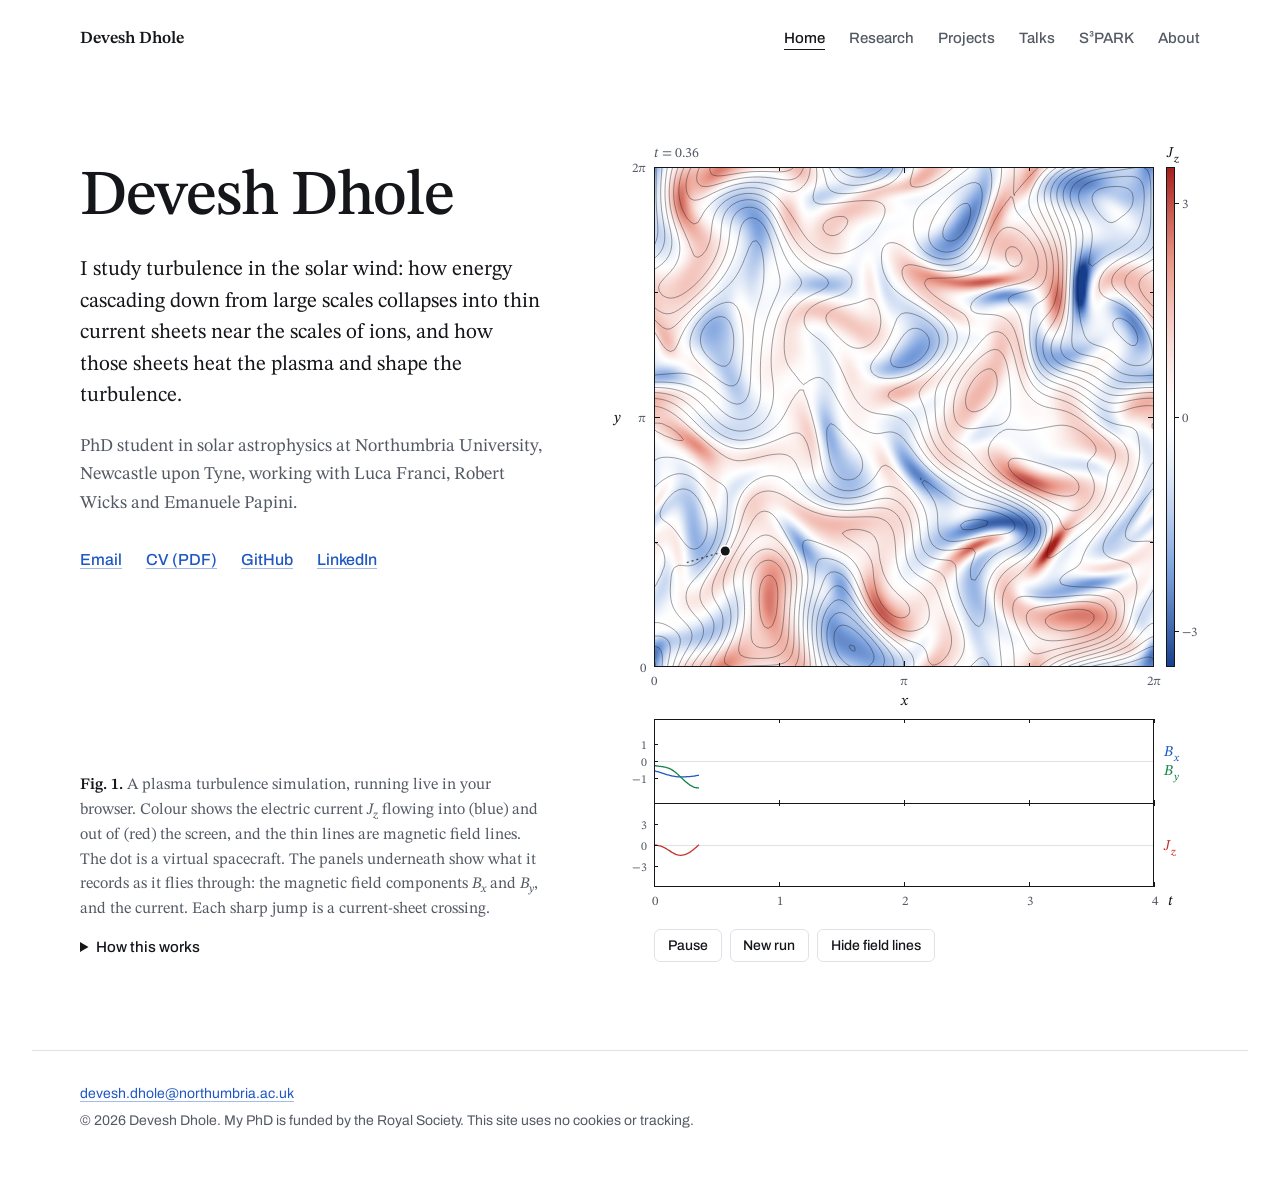
==== commit 60f76cab: "adding all the corrections" ====
--- a/index.html
+++ b/index.html
@@ -3,12 +3,12 @@
 <head>
 <meta charset="utf-8">
 <meta name="viewport" content="width=device-width, initial-scale=1">
-<title>Devesh Dhole – Space plasma physics, Northumbria University</title>
-<meta name="description" content="Devesh Dhole is a PhD student at Northumbria University studying kinetic plasma turbulence and current sheets in the solar wind with hybrid particle-in-cell simulations and spacecraft data.">
+<title>Devesh Dhole – Solar wind turbulence, Northumbria University</title>
+<meta name="description" content="Devesh Dhole is a PhD student at Northumbria University studying current sheets and kinetic plasma turbulence in the solar wind with hybrid particle-in-cell simulations.">
 <meta name="author" content="Devesh Dhole">
 <meta property="og:type" content="website">
-<meta property="og:title" content="Devesh Dhole – Space plasma physics, Northumbria University">
-<meta property="og:description" content="Devesh Dhole is a PhD student at Northumbria University studying kinetic plasma turbulence and current sheets in the solar wind with hybrid particle-in-cell simulations and spacecraft data.">
+<meta property="og:title" content="Devesh Dhole – Solar wind turbulence, Northumbria University">
+<meta property="og:description" content="Devesh Dhole is a PhD student at Northumbria University studying current sheets and kinetic plasma turbulence in the solar wind with hybrid particle-in-cell simulations.">
 <meta name="theme-color" content="#ffffff" media="(prefers-color-scheme: light)">
 <meta name="theme-color" content="#0c1220" media="(prefers-color-scheme: dark)">
 <link rel="icon" href="data:image/svg+xml,%3Csvg xmlns='http://www.w3.org/2000/svg' viewBox='0 0 32 32'%3E%3Crect width='32' height='32' rx='7' fill='%230c1220'/%3E%3Cpath d='M5 25C12 21 15 12 27 8' stroke='%23ff7262' stroke-width='3.5' fill='none' stroke-linecap='round'/%3E%3Cpath d='M5 14C9 12 11 8 15 6' stroke='%237fa9ff' stroke-width='3' fill='none' stroke-linecap='round'/%3E%3C/svg%3E">
@@ -20,15 +20,16 @@
 <body>
 <a class="skip" href="#main">Skip to content</a>
 
-<!-- The header and footer are the same on every page: if you change the menu, change it in all five files. -->
+<!-- The header and footer are the same on every page: if you change the menu, change it in all six files. -->
 <header class="site-header wrap">
   <a class="site-name" href="index.html">Devesh Dhole</a>
   <nav class="site-nav" aria-label="Main">
     <ul>
       <li><a href="index.html" aria-current="page">Home</a></li>
       <li><a href="research.html">Research</a></li>
-      <li><a href="publications.html">Publications</a></li>
       <li><a href="projects.html">Projects</a></li>
+      <li><a href="talks.html">Talks</a></li>
+      <li><a href="s3park.html">S³PARK</a></li>
       <li><a href="about.html">About</a></li>
     </ul>
   </nav>
@@ -38,14 +39,14 @@
   <section class="hero wrap" aria-labelledby="name">
     <div class="intro">
       <h1 id="name">Devesh Dhole</h1>
-      <p class="lead">I study turbulence in the solar wind: how energy cascading down from large scales collapses into thin current sheets near the scales of ions, and what a spacecraft sees when it flies through one.</p>
-      <p class="affil">PhD student in space plasma physics at Northumbria University, Newcastle upon Tyne, working with Luca Franci, Robert Wicks and Emanuele Papini.</p>
-      <!-- EDIT: check the email, put cv.pdf in this folder, and replace the "#" links with your profiles -->
+      <p class="lead">I study turbulence in the solar wind: how energy cascading down from large scales collapses into thin current sheets near the scales of ions, and how those sheets heat the plasma and shape the turbulence.</p>
+      <p class="affil">PhD student in solar astrophysics at Northumbria University, Newcastle upon Tyne, working with Luca Franci, Robert Wicks and Emanuele Papini.</p>
+      <!-- EDIT: the CV link expects a file called CV.pdf in the same folder as this page -->
       <ul class="links">
         <li><a href="mailto:devesh.dhole@northumbria.ac.uk">Email</a></li>
-        <li><a href="cv.pdf">CV (PDF)</a></li>
-        <li><a href="#">ORCID</a></li>
-        <li><a href="#">GitHub</a></li>
+        <li><a href="CV.pdf">CV (PDF)</a></li>
+        <li><a href="https://github.com/DeveshDhole">GitHub</a></li>
+        <li><a href="https://www.linkedin.com/in/devesh-dhole-7aa314110/">LinkedIn</a></li>
       </ul>
     </div>
 
@@ -66,7 +67,7 @@
         <summary>How this works</summary>
         <p>It solves the equations of two-dimensional incompressible magnetohydrodynamics on a 128 × 128 periodic grid with a pseudo-spectral method:</p>
         <p class="eq">∂<sub><i>t</i></sub><i>ψ</i> + <b>u</b>·∇<i>ψ</i> = <i>η</i>∇²<i>ψ</i><br>∂<sub><i>t</i></sub><i>ω</i> + <b>u</b>·∇<i>ω</i> = <b>B</b>·∇<i>J</i> + <i>ν</i>∇²<i>ω</i></p>
-        <p>Here <i>ψ</i> is the magnetic flux function, so field lines are its contours; <i>ω</i> is the vorticity and <i>J</i> = −∇²<i>ψ</i> the current. Colours and traces are scaled by their root-mean-square values. Magnetohydrodynamics treats the plasma as a single fluid, so it misses the ion-scale physics that hybrid particle-in-cell simulations capture, but its current sheets form for the same basic reason: turbulent flows push magnetic field lines together.</p>
+        <p>Here <i>ψ</i> is the magnetic flux function, so field lines are its contours; <i>ω</i> is the vorticity and <i>J</i> = −∇²<i>ψ</i> the current. The fields are drawn on a 256 × 256 grid by Fourier interpolation, which is exact for a field with no finer structure than the simulation resolves. Colours and traces are scaled by their root-mean-square values. Magnetohydrodynamics treats the plasma as a single fluid, so it misses the ion-scale physics that hybrid particle-in-cell simulations capture, but its current sheets form for the same basic reason: turbulent flows push magnetic field lines together.</p>
       </details>
     </div>
   </section>
--- a/style.css
+++ b/style.css
@@ -134,22 +134,25 @@
   margin: 0;
 }
 .page-head .lead { margin: 1.25rem 0 0; }
+.page-head .lead + .lead { margin-top: 0.75rem; }
 .row { display: grid; gap: 0.5rem 3rem; padding-block: 2rem 2.25rem; border-top: 1px solid var(--rule); }
 @media (min-width: 56rem) { .row { grid-template-columns: 14rem minmax(0, 1fr); } }
 .row h2 { font: 500 1.25rem/1.4 var(--serif); margin: 0; }
 .row-body { max-width: 41rem; }
 .row-body > :last-child { margin-bottom: 0; }
-.row-link a { font: 500 1rem/1.5 var(--sans); }
+.row-meta { font: 400 0.9375rem/1.5 var(--sans); color: var(--slate); margin: 0 0 0.5rem; }
+.row-link a, .entry-links a { font: 500 0.9375rem/1.5 var(--sans); }
 
 .entries { list-style: none; margin: 0; padding: 0; }
-.entry { display: grid; grid-template-columns: 3.25rem minmax(0, 1fr); gap: 1rem; }
-.entry + .entry { margin-top: 1rem; }
+.entry { display: grid; grid-template-columns: 4.5rem minmax(0, 1fr); gap: 1rem; }
+.entry + .entry { margin-top: 1.25rem; }
 .entry-year { font: 500 0.9375rem/1.75 var(--sans); color: var(--slate); font-variant-numeric: tabular-nums; }
 .entry p { margin: 0; }
 .entry-meta { color: var(--slate); font-size: 1rem; }
+.entry-links { margin-top: 0.2rem; }
 
 .email { font-size: clamp(1.25rem, 2.6vw, 1.625rem); line-height: 1.3; margin-bottom: 1.25rem; overflow-wrap: anywhere; }
-address { font-style: normal; color: var(--slate); }
+address { font-style: normal; color: var(--slate); margin-bottom: 1rem; }
 
 /* footer */
 .site-footer {
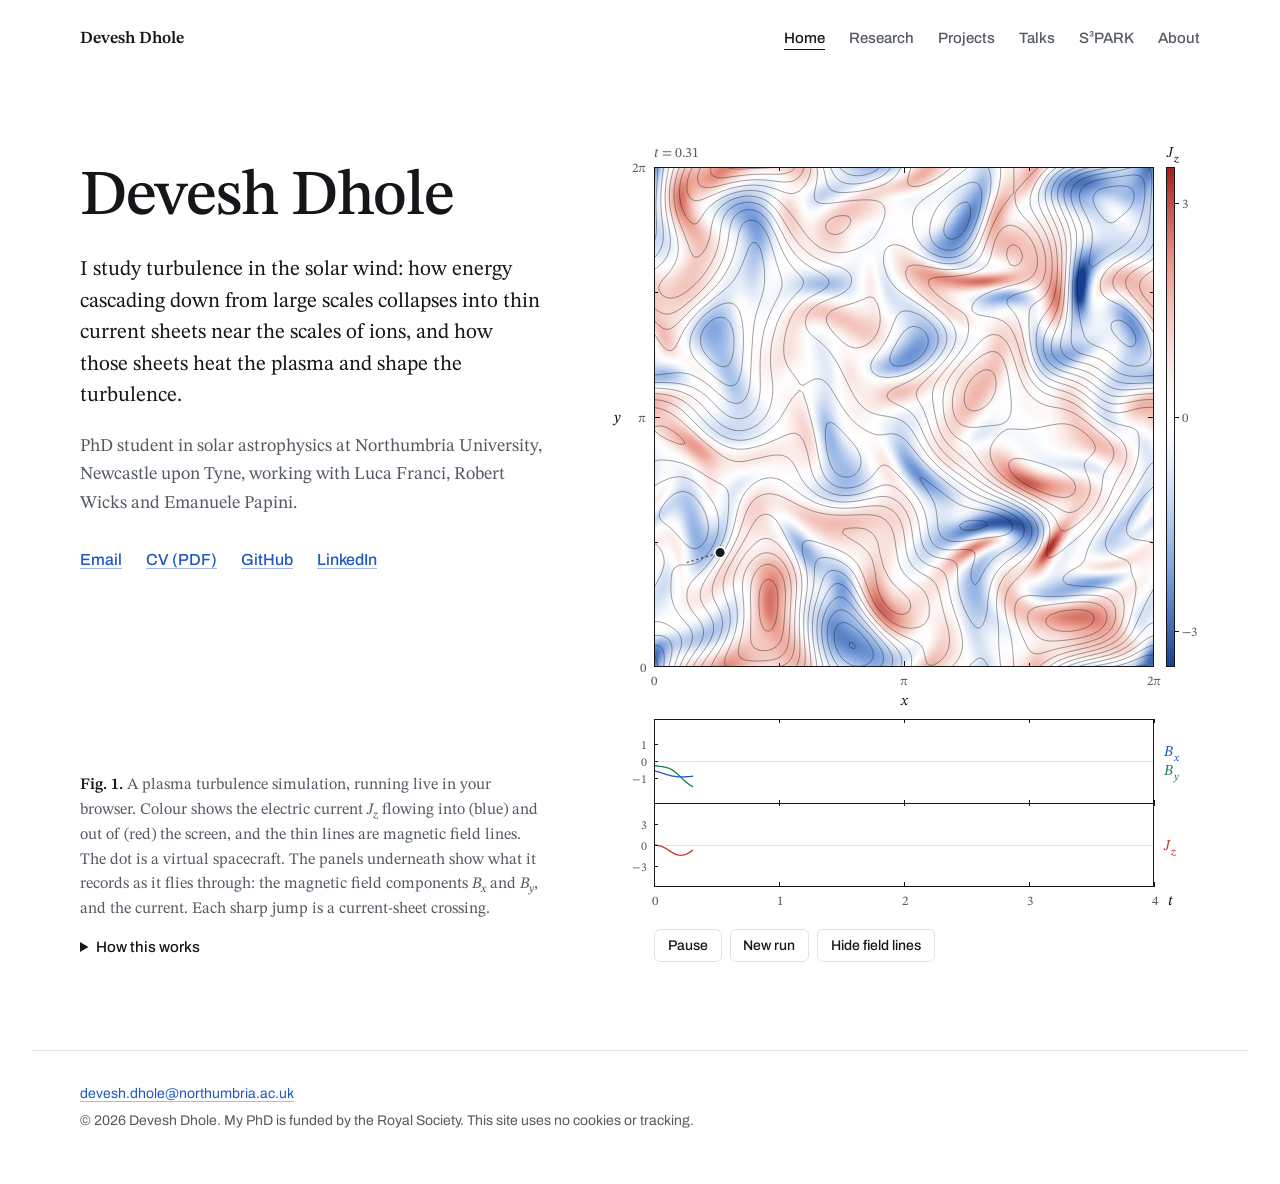
==== commit 5504f1af: "adding some more info" ====
--- a/index.html
+++ b/index.html
@@ -44,9 +44,9 @@
       <!-- EDIT: the CV link expects a file called CV.pdf in the same folder as this page -->
       <ul class="links">
         <li><a href="mailto:devesh.dhole@northumbria.ac.uk">Email</a></li>
-        <li><a href="CV.pdf">CV (PDF)</a></li>
-        <li><a href="https://github.com/DeveshDhole">GitHub</a></li>
-        <li><a href="https://www.linkedin.com/in/devesh-dhole-7aa314110/">LinkedIn</a></li>
+        <li><a href="CV.pdf" target="_blank" rel="noopener" aria-describedby="new-tab">CV (PDF)</a></li>
+        <li><a href="https://github.com/DeveshDhole" target="_blank" rel="noopener" aria-describedby="new-tab">GitHub</a></li>
+        <li><a href="https://www.linkedin.com/in/devesh-dhole-7aa314110/" target="_blank" rel="noopener" aria-describedby="new-tab">LinkedIn</a></li>
       </ul>
     </div>
 
@@ -67,7 +67,7 @@
         <summary>How this works</summary>
         <p>It solves the equations of two-dimensional incompressible magnetohydrodynamics on a 128 × 128 periodic grid with a pseudo-spectral method:</p>
         <p class="eq">∂<sub><i>t</i></sub><i>ψ</i> + <b>u</b>·∇<i>ψ</i> = <i>η</i>∇²<i>ψ</i><br>∂<sub><i>t</i></sub><i>ω</i> + <b>u</b>·∇<i>ω</i> = <b>B</b>·∇<i>J</i> + <i>ν</i>∇²<i>ω</i></p>
-        <p>Here <i>ψ</i> is the magnetic flux function, so field lines are its contours; <i>ω</i> is the vorticity and <i>J</i> = −∇²<i>ψ</i> the current. The fields are drawn on a 256 × 256 grid by Fourier interpolation, which is exact for a field with no finer structure than the simulation resolves. Colours and traces are scaled by their root-mean-square values. Magnetohydrodynamics treats the plasma as a single fluid, so it misses the ion-scale physics that hybrid particle-in-cell simulations capture, but its current sheets form for the same basic reason: turbulent flows push magnetic field lines together.</p>
+        <p>Here <i>ψ</i> is the magnetic flux function, so field lines are its contours; <i>ω</i> is the vorticity and <i>J</i> = −∇²<i>ψ</i> the current. The fields are drawn on a 256 × 256 grid by Fourier interpolation, which is exact for a field with no finer structure than the simulation resolves. Colours and traces are scaled by their root-mean-square values. Magnetohydrodynamics treats the plasma as a single fluid, so it misses the ion-scale physics that hybrid particle-in-cell simulations capture, but its current sheets form for the same basic reason: turbulent flows push magnetic field lines together. For the real thing, see the <a href="research.html#images">images from my simulations</a>.</p>
       </details>
     </div>
   </section>
@@ -77,6 +77,7 @@
   <p><a href="mailto:devesh.dhole@northumbria.ac.uk">devesh.dhole@northumbria.ac.uk</a></p>
   <p>© 2026 Devesh Dhole. My PhD is funded by the Royal Society. This site uses no cookies or tracking.</p>
 </footer>
+<span id="new-tab" hidden>Opens in a new tab</span>
 <script src="fig1.js"></script>
 </body>
 </html>
--- a/style.css
+++ b/style.css
@@ -139,9 +139,18 @@
 @media (min-width: 56rem) { .row { grid-template-columns: 14rem minmax(0, 1fr); } }
 .row h2 { font: 500 1.25rem/1.4 var(--serif); margin: 0; }
 .row-body { max-width: 41rem; }
+.row-body.wide { max-width: 52rem; }
 .row-body > :last-child { margin-bottom: 0; }
 .row-meta { font: 400 0.9375rem/1.5 var(--sans); color: var(--slate); margin: 0 0 0.5rem; }
-.row-link a, .entry-links a { font: 500 0.9375rem/1.5 var(--sans); }
+.row-link a { font: 500 0.9375rem/1.5 var(--sans); }
+
+/* simulation images */
+.shot { margin: 0; }
+.shot + .shot { margin-top: 3rem; }
+.shot a { display: block; border-radius: 4px; }
+.shot img { display: block; width: 100%; height: auto; border-radius: 4px; background: #000; }
+.shot figcaption { margin-top: 1rem; font-size: 1rem; line-height: 1.55; color: var(--slate); max-width: 41rem; }
+.shot-title { display: block; font: 600 1.1875rem/1.35 var(--serif); color: var(--ink); margin-bottom: 0.3rem; }
 
 .entries { list-style: none; margin: 0; padding: 0; }
 .entry { display: grid; grid-template-columns: 4.5rem minmax(0, 1fr); gap: 1rem; }
@@ -149,7 +158,6 @@
 .entry-year { font: 500 0.9375rem/1.75 var(--sans); color: var(--slate); font-variant-numeric: tabular-nums; }
 .entry p { margin: 0; }
 .entry-meta { color: var(--slate); font-size: 1rem; }
-.entry-links { margin-top: 0.2rem; }
 
 .email { font-size: clamp(1.25rem, 2.6vw, 1.625rem); line-height: 1.3; margin-bottom: 1.25rem; overflow-wrap: anywhere; }
 address { font-style: normal; color: var(--slate); margin-bottom: 1rem; }
